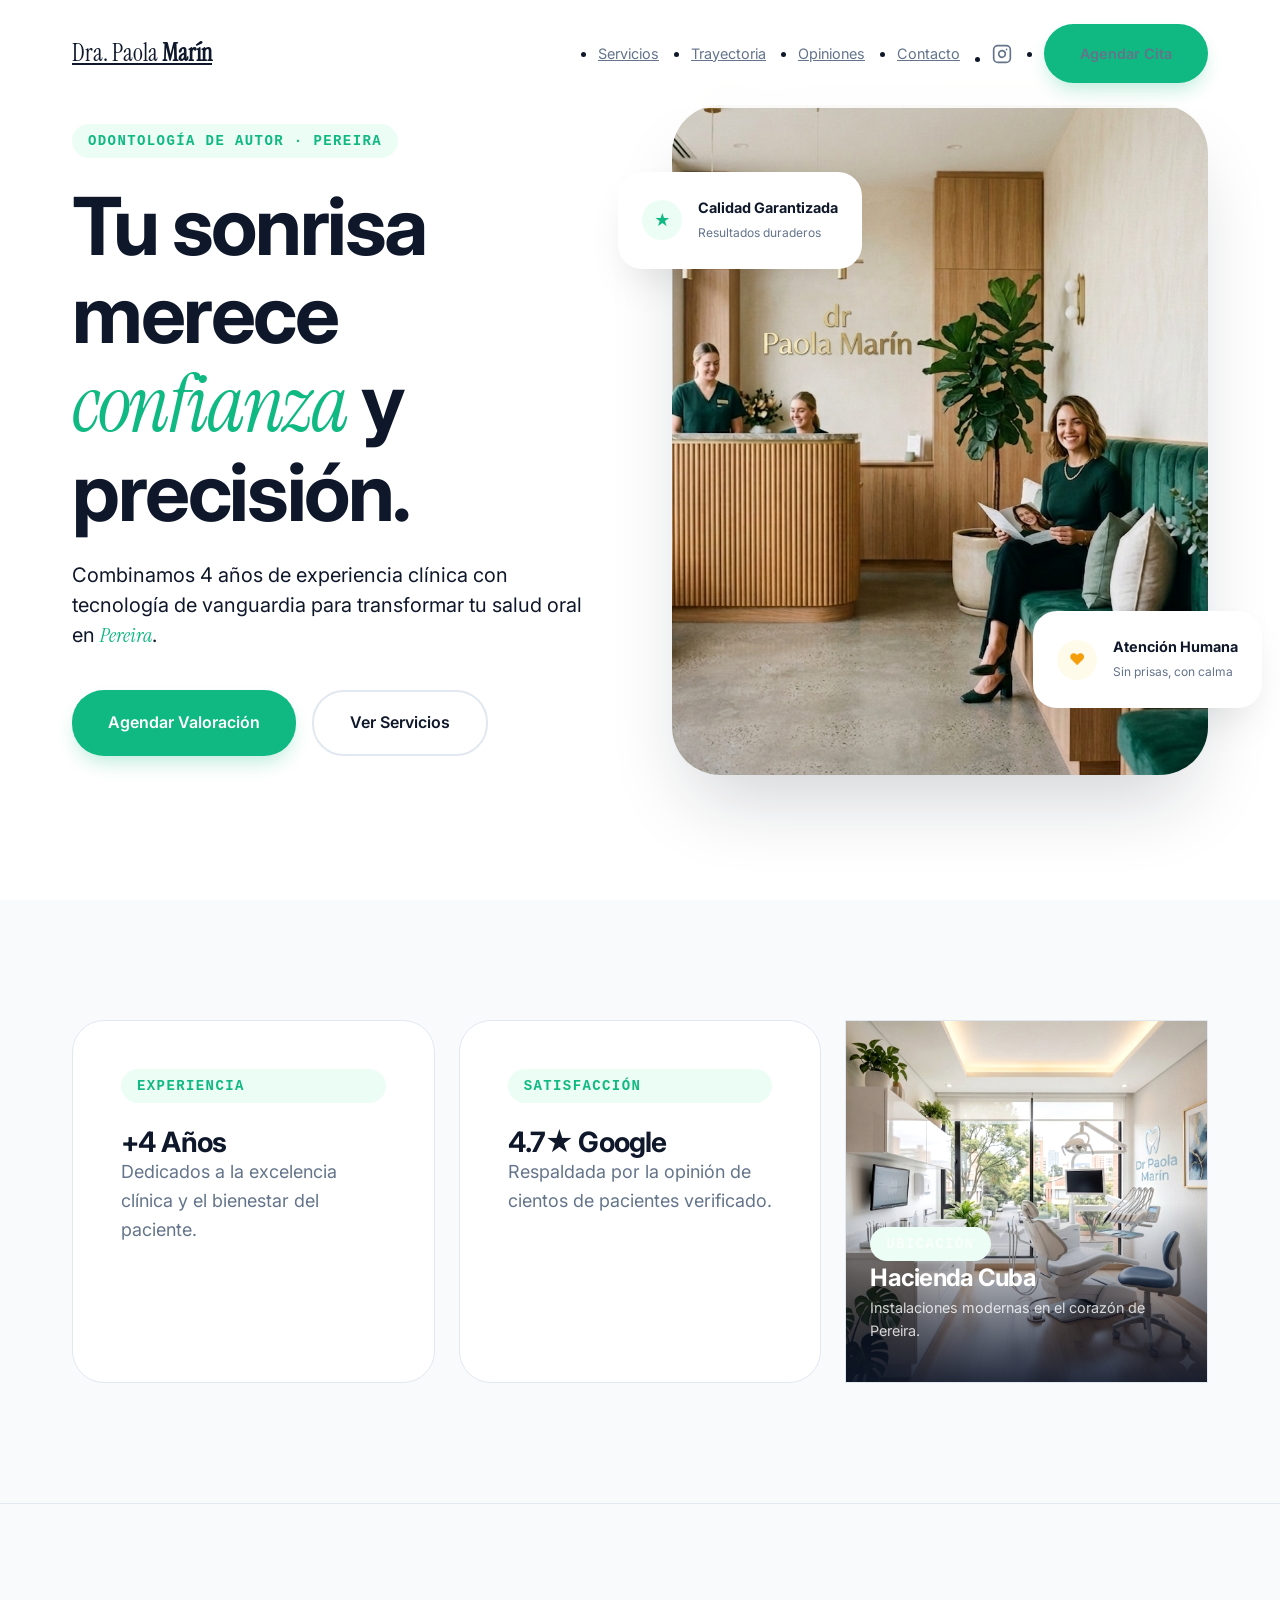
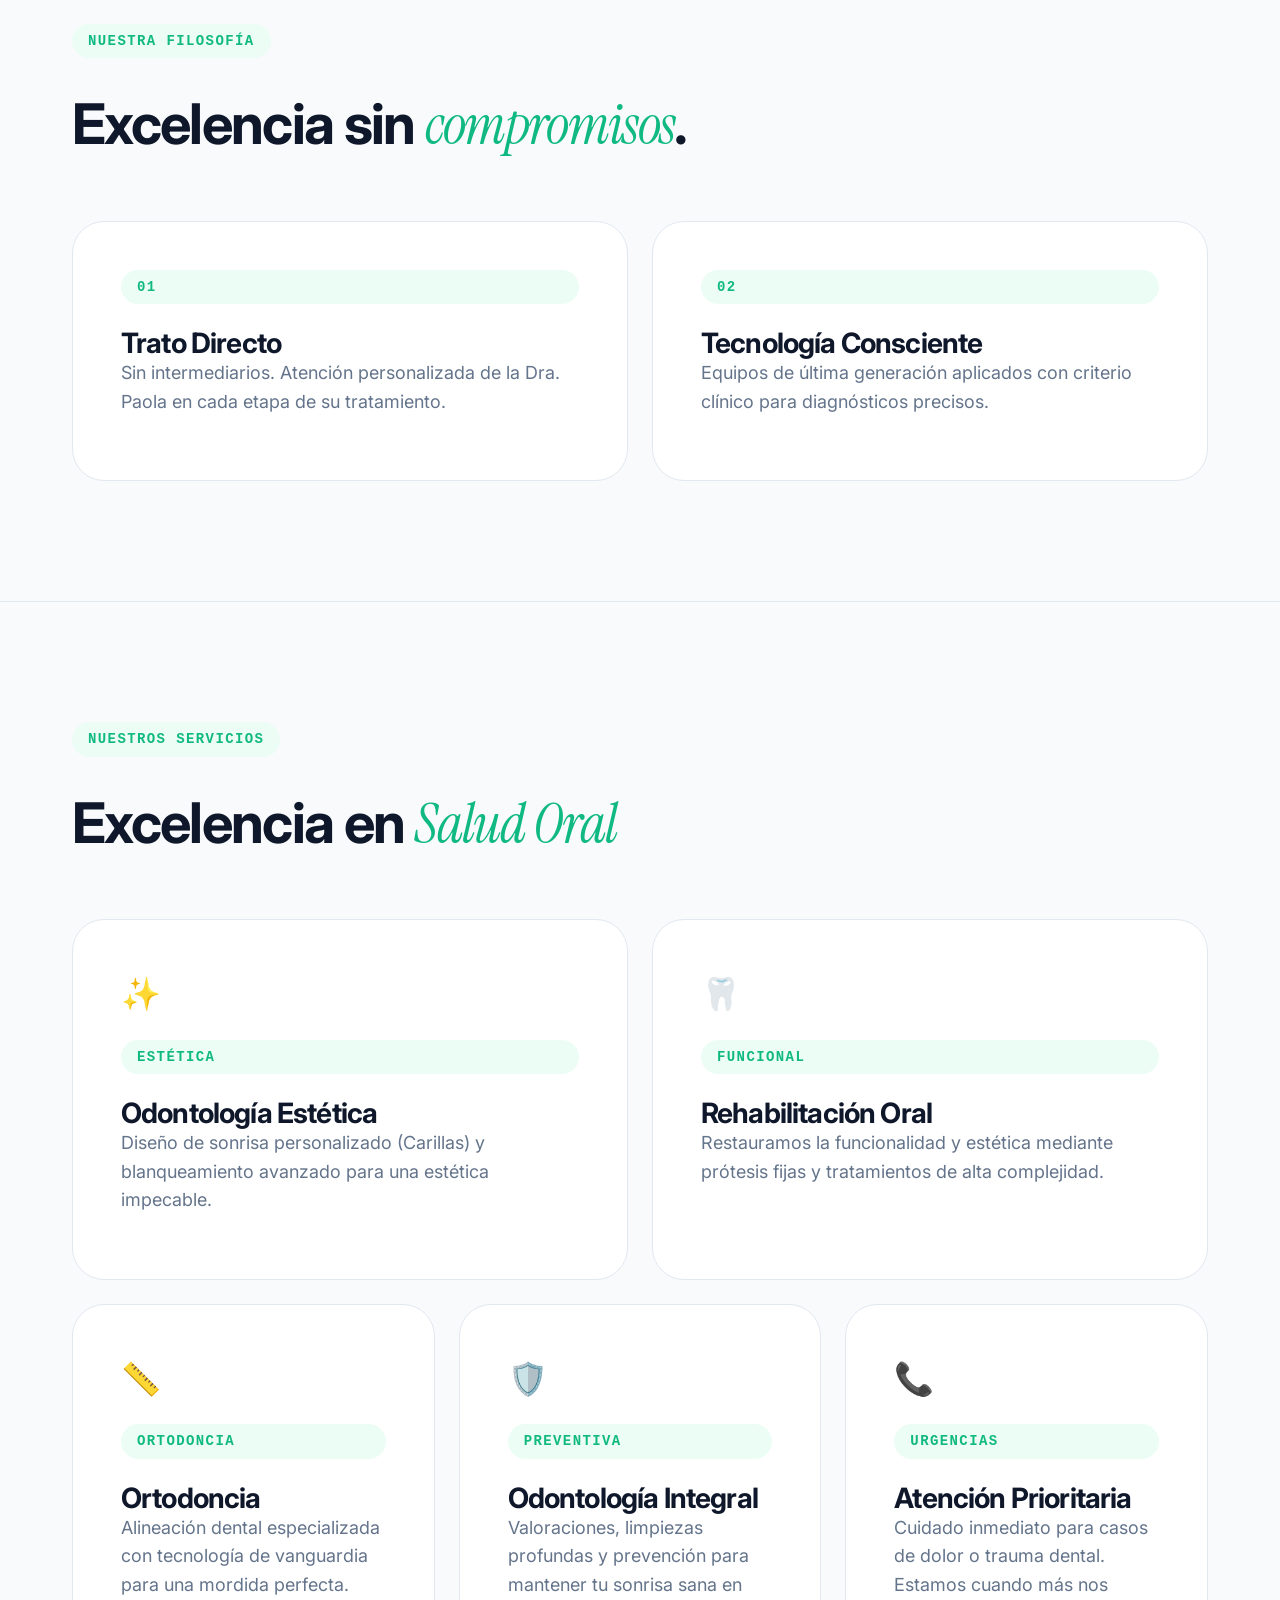
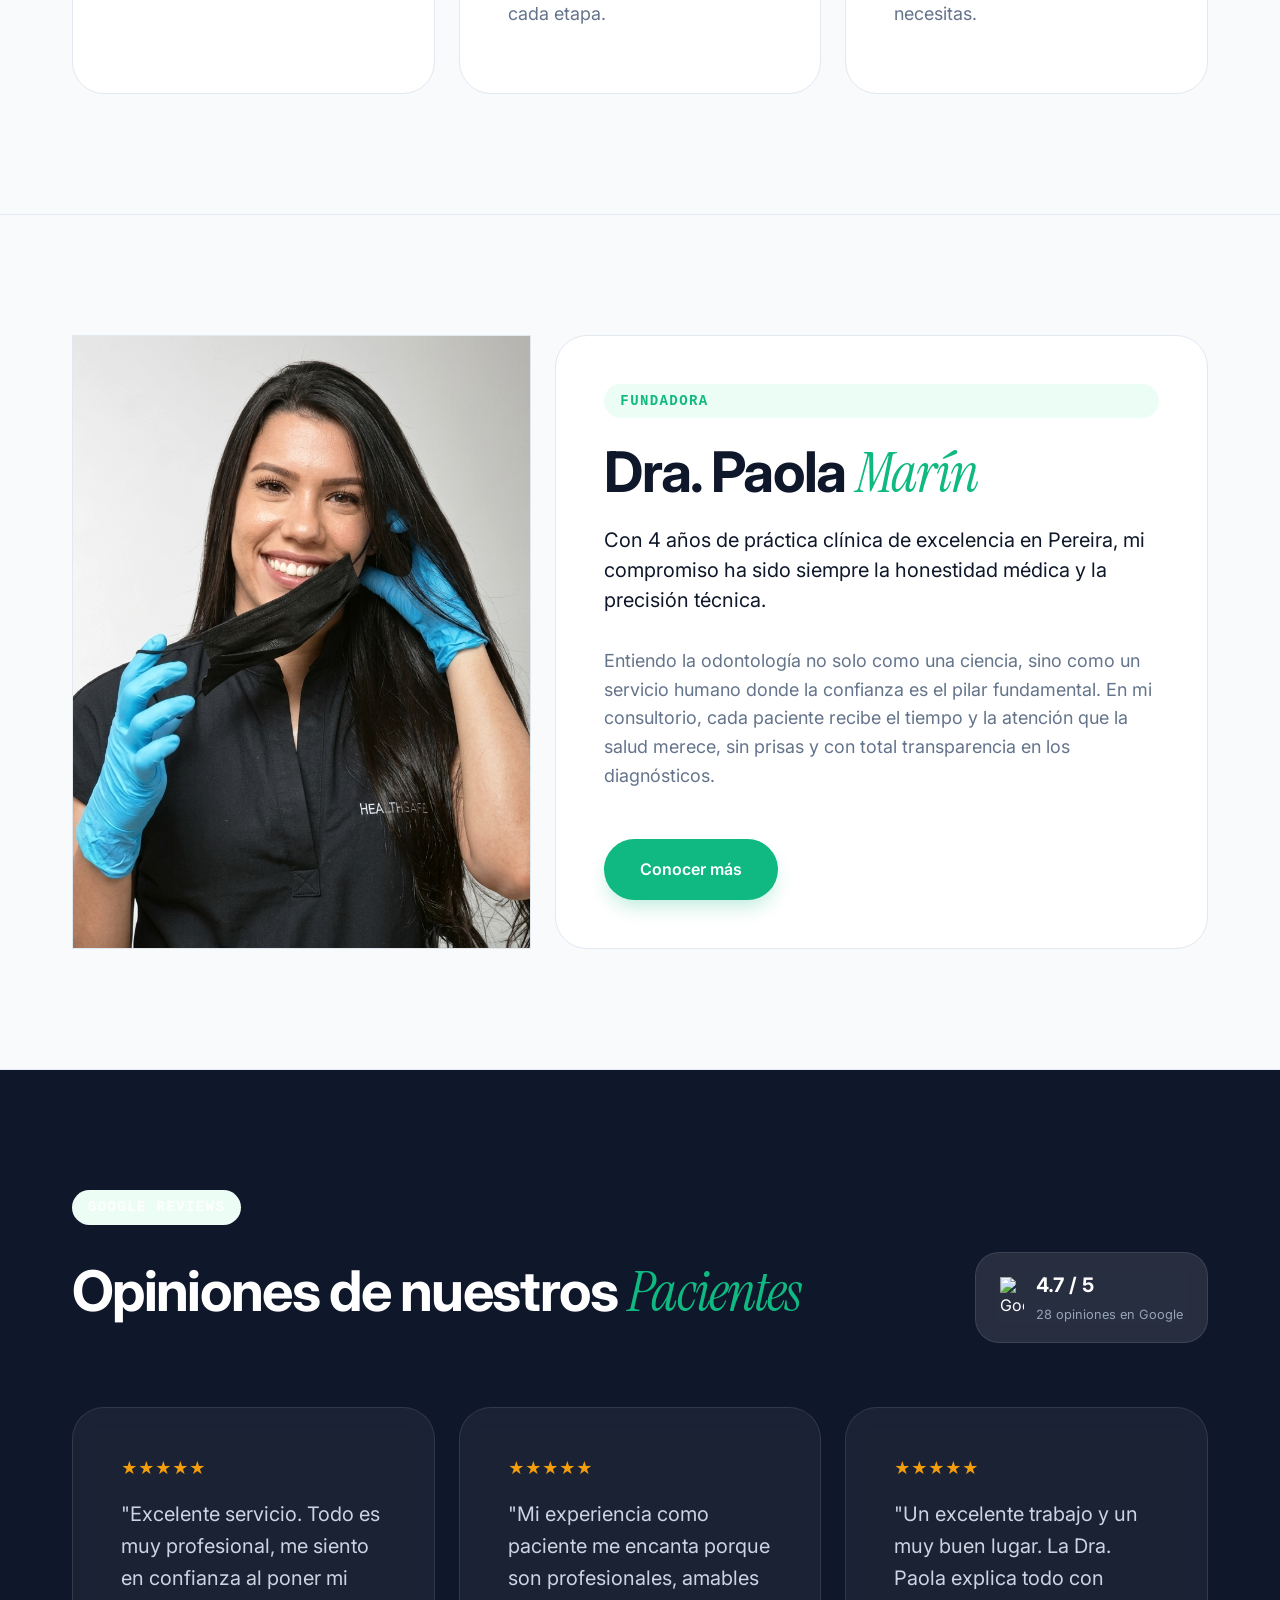
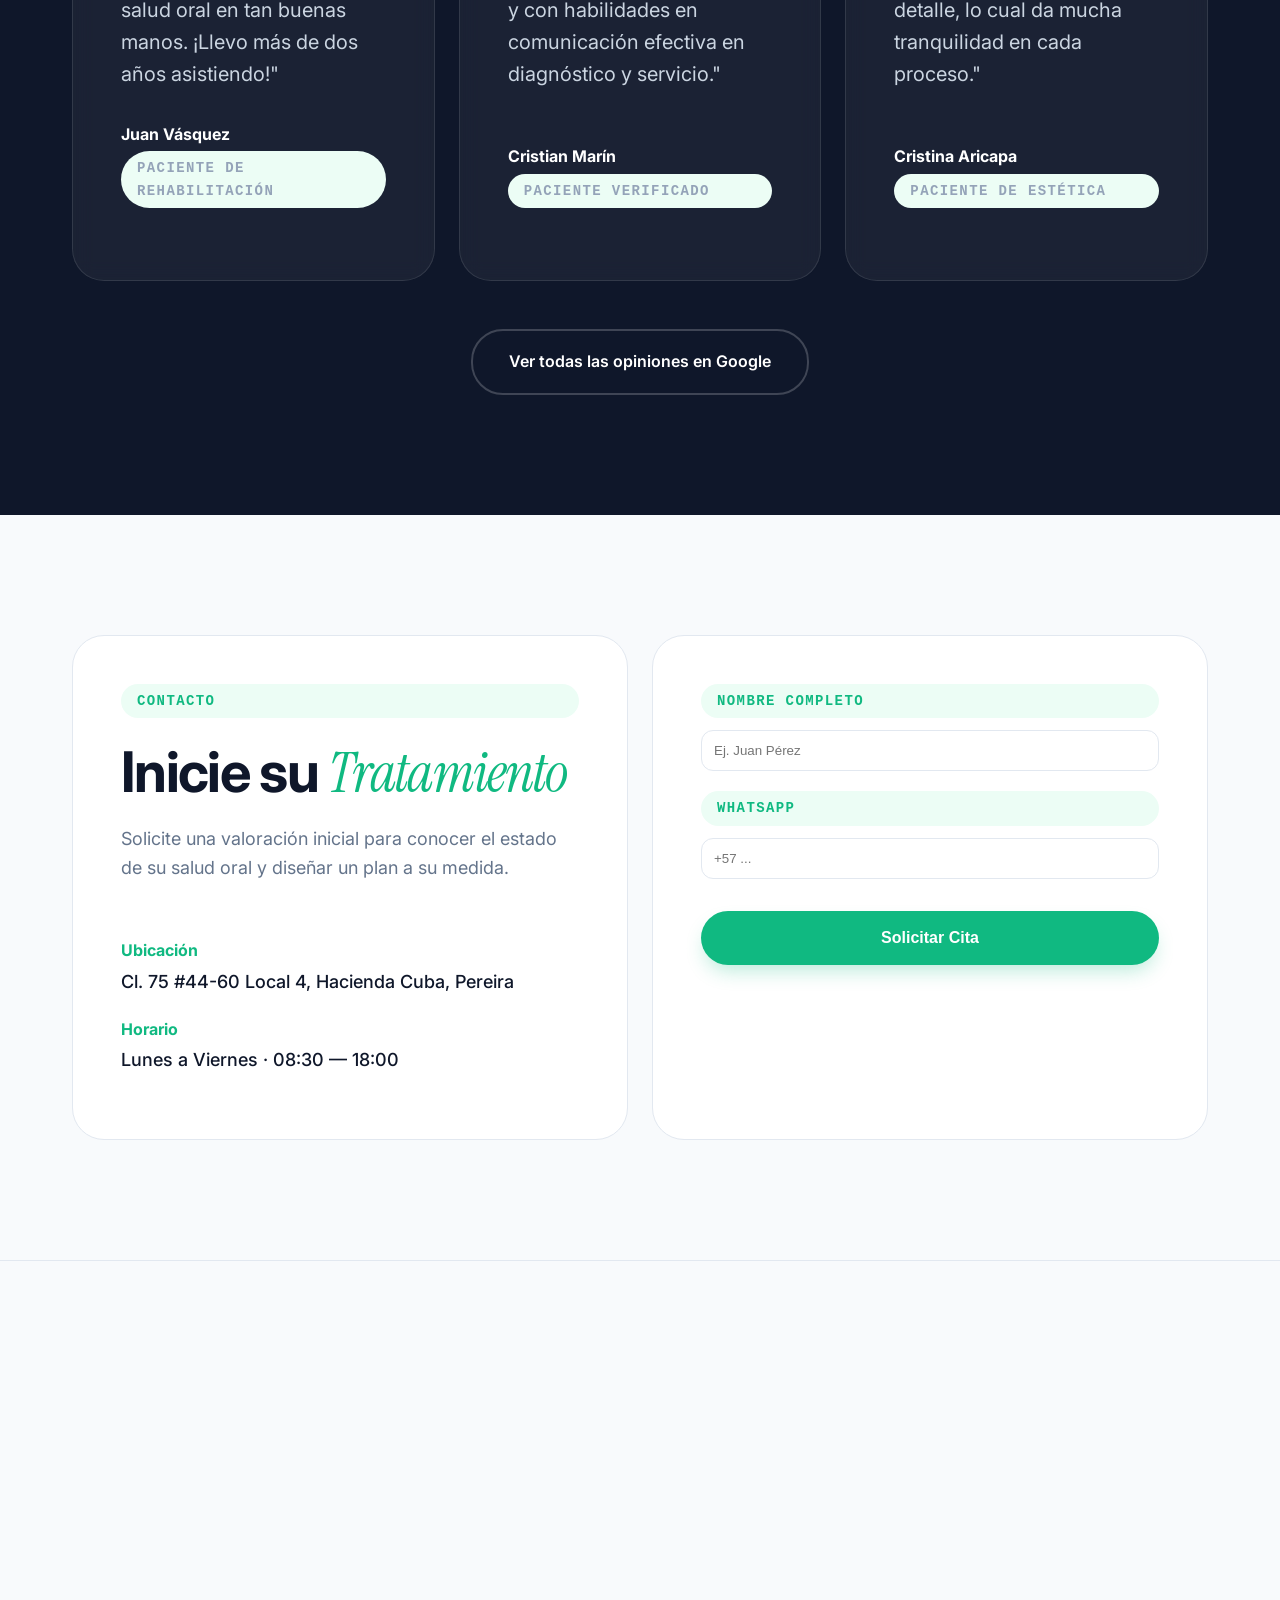
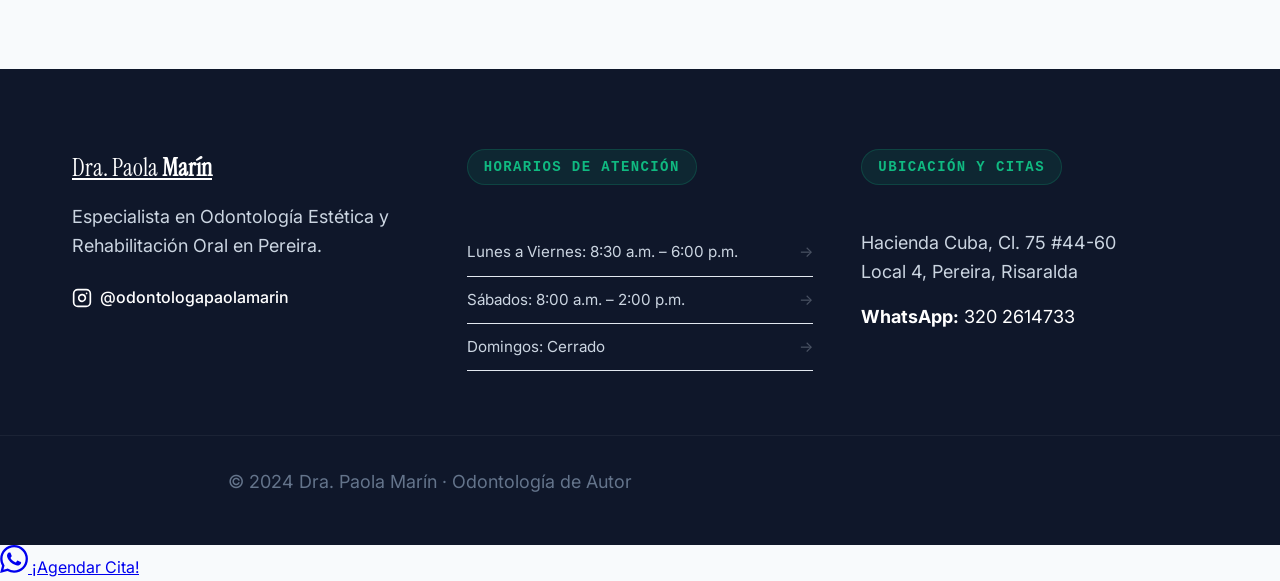
==== index.html @ 24f5aaf0 "UI Update: Integrated new clinical facilities image (clinica.jpg) into the Bento grid." ====
<!DOCTYPE html>
<html lang="es">

<head>
  <meta charset="UTF-8" />
  <meta name="viewport" content="width=device-width, initial-scale=1.0" />
  <title>Dra. Paola Marín | Odontóloga en Pereira – 4 Años de Experiencia</title>
  <meta name="description"
    content="Consultorio odontológico de la Dra. Paola Marín en Hacienda Cuba, Pereira. 4 años de experiencia en estética dental y rehabilitación. Agenda tu valoración hoy." />
  
  <!-- Open Graph / Facebook -->
  <meta property="og:type" content="website" />
  <meta property="og:url" content="https://odontologapaolamarin.com/" />
  <meta property="og:title" content="Dra. Paola Marín | Odontóloga en Pereira – 4 Años de Excelencia" />
  <meta property="og:description" content="Especialista en estética dental y rehabilitación oral en Pereira. Precisión clínica con calidez humana." />
  <meta property="og:image" content="assets/dental_hero.png" />

  <!-- Twitter -->
  <meta property="twitter:card" content="summary_large_image" />
  <meta property="twitter:title" content="Dra. Paola Marín | Odontóloga en Pereira" />
  <meta property="twitter:description" content="Especialista en estética dental y rehabilitación oral en Pereira." />
  <meta property="twitter:image" content="assets/dental_hero.png" />

  <link rel="preconnect" href="https://fonts.googleapis.com" />
  <link rel="preconnect" href="https://fonts.gstatic.com" crossorigin />
  <link href="https://fonts.googleapis.com/css2?family=Instrument+Serif:ital@0;1&family=Inter:wght@400;600;700;800&family=Outfit:wght@300;400;500;600&display=swap" rel="stylesheet" />
  <link rel="stylesheet" href="style.css" />

  <!-- JSON-LD Structured Data -->
  <script type="application/ld+json">
    {
      "@context": "https://schema.org",
      "@type": "Dentist",
      "name": "Dra. Paola Marín",
      "image": "https://odontologapaolamarin.com/assets/dr_paola_real.png",
      "@id": "https://odontologapaolamarin.com/",
      "url": "https://odontologapaolamarin.com/",
      "telephone": "+573202614733",
      "address": {
        "@type": "PostalAddress",
        "streetAddress": "Cl. 75 #44-60 Local 4, Hacienda Cuba",
        "addressLocality": "Pereira",
        "addressRegion": "Risaralda",
        "postalCode": "660001",
        "addressCountry": "CO"
      },
      "geo": {
        "@type": "GeoCoordinates",
        "latitude": 4.792083581700411,
        "longitude": -75.72758398291768
      },
      "openingHoursSpecification": {
        "@type": "OpeningHoursSpecification",
        "dayOfWeek": [
          "Monday",
          "Tuesday",
          "Wednesday",
          "Thursday",
          "Friday"
        ],
        "opens": "08:30",
        "closes": "18:00"
      },
      "sameAs": [
        "https://www.instagram.com/odontologapaolamarin/"
      ]
    }
  </script>
</head>

<body>

  <!-- NAVBAR -->
  <nav class="navbar" id="navbar">
    <div class="container nav-inner">
      <a href="#hero" class="logo">
        <span>Dra. Paola <strong>Marín</strong></span>
      </a>
      <ul class="nav-links" id="navLinks">
        <li><a href="#servicios">Servicios</a></li>
        <li><a href="#nosotros">Trayectoria</a></li>
        <li><a href="#testimonios">Opiniones</a></li>
        <li><a href="#contacto">Contacto</a></li>
        <li class="nav-social">
          <a href="https://www.instagram.com/odontologapaolamarin/" target="_blank" rel="noopener" aria-label="Instagram">
            <svg width="20" height="20" viewBox="0 0 24 24" fill="none" stroke="currentColor" stroke-width="2" stroke-linecap="round" stroke-linejoin="round"><rect x="2" y="2" width="20" height="20" rx="5" ry="5"></rect><path d="M16 11.37A4 4 0 1 1 12.63 8 4 4 0 0 1 16 11.37z"></path><line x1="17.5" y1="6.5" x2="17.51" y2="6.5"></line></svg>
          </a>
        </li>
        <li><a href="https://wa.me/573202614733" class="btn-primary"
            target="_blank" rel="noopener">Agendar Cita</a></li>
      </ul>
      <button class="hamburger" id="hamburger" aria-label="Menú">
        <span></span><span></span><span></span>
      </button>
    </div>
  </nav>

  <!-- HERO -->
  <section class="hero" id="hero">
    <div class="container hero-content">
      <div class="hero-main" data-reveal>
        <span class="hero-meta">Odontología de Autor · Pereira</span>
        <h1>Tu sonrisa merece <em>confianza</em> y precisión.</h1>
        <p class="lead">Combinamos 4 años de experiencia clínica con tecnología de vanguardia para transformar tu salud oral en <em>Pereira</em>.</p>
        <div class="hero-actions">
          <a href="https://wa.me/573202614733" class="btn-primary">
            Agendar Valoración
          </a>
          <a href="#servicios" class="btn-outline">
            Ver Servicios
          </a>
        </div>
      </div>
      <div class="hero-visual" data-reveal>
        <div class="floating-card top">
          <div class="icon-circle" style="background: var(--accent-green-soft); width: 40px; height: 40px; border-radius: 50%; display: flex; align-items: center; justify-content: center; color: var(--primary);">★</div>
          <div>
            <strong style="display: block; font-size: 0.9rem;">Calidad Garantizada</strong>
            <span style="font-size: 0.75rem; color: var(--text-muted);">Resultados duraderos</span>
          </div>
        </div>
        <div class="hero-img-container">
          <img src="assets/dental_hero.png" alt="Odontología de Excelencia">
        </div>
        <div class="floating-card bottom">
          <div class="icon-circle" style="background: #FFFBEB; width: 40px; height: 40px; border-radius: 50%; display: flex; align-items: center; justify-content: center; color: #F59E0B;">♥</div>
          <div>
            <strong style="display: block; font-size: 0.9rem;">Atención Humana</strong>
            <span style="font-size: 0.75rem; color: var(--text-muted);">Sin prisas, con calma</span>
          </div>
        </div>
      </div>
    </div>
  </section>

  <!-- STATS / ELEGANCE -->
  <section class="stats-section" id="autoridad">
    <div class="container">
      <div class="bento-grid">
        <div class="bento-card" style="grid-column: span 4;" data-reveal>
          <span class="hero-meta">Experiencia</span>
          <h3>+4 Años</h3>
          <p>Dedicados a la excelencia clínica y el bienestar del paciente.</p>
        </div>
        <div class="bento-card" style="grid-column: span 4;" data-reveal>
          <span class="hero-meta">Satisfacción</span>
          <h3>4.7★ Google</h3>
          <p>Respaldada por la opinión de cientos de pacientes verificado.</p>
        </div>
        <div class="bento-card img-wrap" style="grid-column: span 4; padding: 0; position: relative; min-height: 300px;" data-reveal>
          <img src="assets/clinica.jpg" alt="Consultorio Dra. Paola Marín" style="width: 100%; height: 100%; object-fit: cover; display: block;">
          <div style="position: absolute; bottom: 0; left: 0; right: 0; padding: 24px; background: linear-gradient(transparent, rgba(15, 23, 42, 0.9)); color: white;">
            <span class="hero-meta" style="color: rgba(255,255,255,0.7); margin-bottom: 4px;">Ubicación</span>
            <h3 style="color: white; margin: 0; font-size: 1.5rem;">Hacienda Cuba</h3>
            <p style="font-size: 0.9rem; margin-top: 4px; color: rgba(255,255,255,0.8);">Instalaciones modernas en el corazón de Pereira.</p>
          </div>
        </div>
      </div>
    </div>
  </section>

  <!-- PROMESA -->
  <section class="promise-section" id="confianza">
    <div class="container">
      <div class="section-header">
        <span class="hero-meta">Nuestra Filosofía</span>
        <h2>Excelencia sin <em>compromisos</em>.</h2>
      </div>
      <div class="bento-grid">
        <div class="bento-card" style="grid-column: span 6;" data-reveal>
          <span class="hero-meta">01</span>
          <h3>Trato Directo</h3>
          <p>Sin intermediarios. Atención personalizada de la Dra. Paola en cada etapa de su tratamiento.</p>
        </div>
        <div class="bento-card" style="grid-column: span 6;" data-reveal>
          <span class="hero-meta">02</span>
          <h3>Tecnología Consciente</h3>
          <p>Equipos de última generación aplicados con criterio clínico para diagnósticos precisos.</p>
        </div>
      </div>
    </div>
  </section>

  <!-- SERVICIOS -->
  <section class="servicios" id="servicios">
    <div class="container">
      <div class="section-header">
        <span class="hero-meta">Nuestros Servicios</span>
        <h2>Excelencia en <em>Salud Oral</em></h2>
      </div>
      <div class="bento-grid">
        <div class="bento-card" style="grid-column: span 6;" data-reveal>
          <div class="service-icon" style="font-size: 2rem; margin-bottom: 20px;">✨</div>
          <span class="hero-meta">Estética</span>
          <h3>Odontología Estética</h3>
          <p>Diseño de sonrisa personalizado (Carillas) y blanqueamiento avanzado para una estética impecable.</p>
        </div>
        <div class="bento-card" style="grid-column: span 6;" data-reveal>
          <div class="service-icon" style="font-size: 2rem; margin-bottom: 20px;">🦷</div>
          <span class="hero-meta">Funcional</span>
          <h3>Rehabilitación Oral</h3>
          <p>Restauramos la funcionalidad y estética mediante prótesis fijas y tratamientos de alta complejidad.</p>
        </div>
        <div class="bento-card" style="grid-column: span 4;" data-reveal>
          <div class="service-icon" style="font-size: 2rem; margin-bottom: 20px;">📏</div>
          <span class="hero-meta">Ortodoncia</span>
          <h3>Ortodoncia</h3>
          <p>Alineación dental especializada con tecnología de vanguardia para una mordida perfecta.</p>
        </div>
        <div class="bento-card" style="grid-column: span 4;" data-reveal>
          <div class="service-icon" style="font-size: 2rem; margin-bottom: 20px;">🛡️</div>
          <span class="hero-meta">Preventiva</span>
          <h3>Odontología Integral</h3>
          <p>Valoraciones, limpiezas profundas y prevención para mantener tu sonrisa sana en cada etapa.</p>
        </div>
        <div class="bento-card" style="grid-column: span 4;" data-reveal>
          <div class="service-icon" style="font-size: 2rem; margin-bottom: 20px;">📞</div>
          <span class="hero-meta">Urgencias</span>
          <h3>Atención Prioritaria</h3>
          <p>Cuidado inmediato para casos de dolor o trauma dental. Estamos cuando más nos necesitas.</p>
        </div>
      </div>
    </div>
  </section>

  <!-- TRAYECTORIA -->
  <section class="nosotros" id="nosotros">
    <div class="container">
      <div class="bento-grid">
        <div class="bento-card img-wrap" style="grid-column: span 5; padding: 0;" data-reveal>
          <img src="assets/dr_paola_real.png" alt="Dra. Paola Marín" style="width: 100%; height: 100%; object-fit: cover;">
        </div>
        <div class="bento-card" style="grid-column: span 7;" data-reveal>
          <span class="hero-meta">Fundadora</span>
          <h2>Dra. Paola <em>Marín</em></h2>
          <p class="lead">Con 4 años de práctica clínica de excelencia en Pereira, mi compromiso ha sido siempre la honestidad médica y la precisión técnica.</p>
          <p>Entiendo la odontología no solo como una ciencia, sino como un servicio humano donde la confianza es el pilar fundamental. En mi consultorio, cada paciente recibe el tiempo y la atención que la salud merece, sin prisas y con total transparencia en los diagnósticos.</p>
          <div class="hero-actions" style="margin-top: 32px;">
            <a href="https://wa.me/573202614733" class="btn-primary">Conocer más</a>
          </div>
        </div>
      </div>
    </div>
  </section>

  <!-- OPINIONES -->
  <section class="testimonios" id="testimonios">
    <div class="container">
      <div class="section-header" style="display: flex; justify-content: space-between; align-items: flex-end; flex-wrap: wrap; gap: 24px;">
        <div>
          <span class="hero-meta">Google Reviews</span>
          <h2>Opiniones de nuestros <em>Pacientes</em></h2>
        </div>
        <div class="google-badge" style="background: rgba(255,255,255,0.1); padding: 16px 24px; border-radius: var(--radius-md); backdrop-filter: blur(10px); border: 1px solid rgba(255,255,255,0.1);">
          <div style="display: flex; align-items: center; gap: 12px;">
            <img src='https://upload.wikimedia.org/wikipedia/commons/c/c1/Google_"G"_logo.svg' alt="Google" width="24">
            <div>
              <strong style="font-size: 1.25rem; display: block;">4.7 / 5</strong>
              <span style="font-size: 0.8rem; color: #94A3B8;">28 opiniones en Google</span>
            </div>
          </div>
        </div>
      </div>
      <div class="bento-grid">
        <div class="bento-card" style="grid-column: span 4;" data-reveal>
          <div style="color: #F59E0B; margin-bottom: 16px;">★★★★★</div>
          <p class="testimonio-text">"Excelente servicio. Todo es muy profesional, me siento en confianza al poner mi salud oral en tan buenas manos. ¡Llevo más de dos años asistiendo!"</p>
          <div class="testimonio-footer">
            <strong>Juan Vásquez</strong>
            <span class="hero-meta" style="color: #94A3B8;">Paciente de Rehabilitación</span>
          </div>
        </div>
        <div class="bento-card" style="grid-column: span 4;" data-reveal>
          <div style="color: #F59E0B; margin-bottom: 16px;">★★★★★</div>
          <p class="testimonio-text">"Mi experiencia como paciente me encanta porque son profesionales, amables y con habilidades en comunicación efectiva en diagnóstico y servicio."</p>
          <div class="testimonio-footer">
            <strong>Cristian Marín</strong>
            <span class="hero-meta" style="color: #94A3B8;">Paciente Verificado</span>
          </div>
        </div>
        <div class="bento-card" style="grid-column: span 4;" data-reveal>
          <div style="color: #F59E0B; margin-bottom: 16px;">★★★★★</div>
          <p class="testimonio-text">"Un excelente trabajo y un muy buen lugar. La Dra. Paola explica todo con detalle, lo cual da mucha tranquilidad en cada proceso."</p>
          <div class="testimonio-footer">
            <strong>Cristina Aricapa</strong>
            <span class="hero-meta" style="color: #94A3B8;">Paciente de Estética</span>
          </div>
        </div>
      </div>
      <div style="text-align: center; margin-top: 48px;">
        <a href="https://search.google.com/local/writereview?placeid=ChIJT4M3Y8C_G44R_A-e72R0kHw" class="btn-outline" style="color: white; border-color: rgba(255,255,255,0.2);" target="_blank" rel="noopener">
          Ver todas las opiniones en Google
        </a>
      </div>
    </div>
  </section>

  <!-- CONTACTO -->
  <section class="contacto-seccion" id="contacto">
    <div class="container">
      <div class="bento-grid">
        <div class="bento-card" style="grid-column: span 6;" data-reveal>
          <span class="hero-meta">Contacto</span>
          <h2>Inicie su <em>Tratamiento</em></h2>
          <p>Solicite una valoración inicial para conocer el estado de su salud oral y diseñar un plan a su medida.</p>
          <div class="contact-details" style="margin-top: 40px;">
            <div class="info-item">
              <strong>Ubicación</strong>
              <p>Cl. 75 #44-60 Local 4, Hacienda Cuba, Pereira</p>
            </div>
            <div class="info-item" style="margin-top: 20px;">
              <strong>Horario</strong>
              <p>Lunes a Viernes · 08:30 — 18:00</p>
            </div>
          </div>
        </div>
        <div class="bento-card" style="grid-column: span 6;" data-reveal>
          <form class="cita-form" id="leadForm">
            <div class="form-group">
              <label for="nombre" class="hero-meta">Nombre Completo</label>
              <input type="text" id="nombre" name="nombre" placeholder="Ej. Juan Pérez" required style="width: 100%; padding: 12px; border: 1px solid var(--border); border-radius: var(--radius-sm); margin-top: 8px;">
            </div>
            <div class="form-group" style="margin-top: 20px;">
              <label for="whatsapp" class="hero-meta">WhatsApp</label>
              <input type="tel" id="whatsapp" name="whatsapp" placeholder="+57 ..." required style="width: 100%; padding: 12px; border: 1px solid var(--border); border-radius: var(--radius-sm); margin-top: 8px;">
            </div>
            <button type="submit" class="btn-primary" style="width: 100%; margin-top: 32px; justify-content: center;">
              Solicitar Cita
            </button>
          </form>
        </div>
      </div>
    </div>
  </section>

  <!-- MAPA -->
  <section class="map-section" style="padding: 0; border-bottom: none;">
    <iframe title="Ubicación"
      src="https://maps.google.com/maps?q=4.792083581700411,-75.72758398291768&z=15&output=embed"
      style="width: 100%; height: 400px; border: 0; filter: grayscale(1) contrast(1.2) opacity(0.8);"
      allowfullscreen="" loading="lazy">
    </iframe>
  </section>

  <!-- FOOTER -->
  <footer class="footer">
    <div class="container footer-inner">
      <div class="footer-brand">
        <a href="#hero" class="logo">
          <span>Dra. Paola <strong>Marín</strong></span>
        </a>
        <p style="margin-top: 16px;">Especialista en Odontología Estética y Rehabilitación Oral en Pereira.</p>
        <div class="footer-social" style="margin-top: 24px;">
          <a href="https://www.instagram.com/odontologapaolamarin/" target="_blank" rel="noopener">
            <svg width="20" height="20" viewBox="0 0 24 24" fill="none" stroke="currentColor" stroke-width="2" stroke-linecap="round" stroke-linejoin="round"><rect x="2" y="2" width="20" height="20" rx="5" ry="5"></rect><path d="M16 11.37A4 4 0 1 1 12.63 8 4 4 0 0 1 16 11.37z"></path><line x1="17.5" y1="6.5" x2="17.51" y2="6.5"></line></svg>
            <span>@odontologapaolamarin</span>
          </a>
        </div>
      </div>
      <div class="footer-hours">
        <span class="hero-meta">Horarios de Atención</span>
        <ul class="clean-list" style="margin-top: 20px; line-height: 2;">
          <li>Lunes a Viernes: 8:30 a.m. – 6:00 p.m.</li>
          <li>Sábados: 8:00 a.m. – 2:00 p.m.</li>
          <li>Domingos: Cerrado</li>
        </ul>
      </div>
      <div class="footer-contact">
        <span class="hero-meta">Ubicación y Citas</span>
        <div style="margin-top: 20px;">
          <p>Hacienda Cuba, Cl. 75 #44-60<br>Local 4, Pereira, Risaralda</p>
          <p style="margin-top: 16px; color: white;"><strong>WhatsApp:</strong> 320 2614733</p>
        </div>
      </div>
    </div>
    <div class="footer-bottom">
      <div class="container">
        <p>© 2024 Dra. Paola Marín · Odontología de Autor</p>
      </div>
    </div>
  </footer>

  <!-- WHATSAPP FLOTANTE -->
  <a href="https://wa.me/573202614733?text=Hola,%20quiero%20agendar%20una%20cita" class="wa-float" target="_blank"
    rel="noopener" id="wa-float" aria-label="Contactar por WhatsApp">
    <svg viewBox="0 0 24 24" fill="currentColor" width="28" height="28">
      <path
        d="M17.472 14.382c-.297-.149-1.758-.867-2.03-.967-.273-.099-.471-.148-.67.15-.197.297-.767.966-.94 1.164-.173.199-.347.223-.644.075-.297-.15-1.255-.463-2.39-1.475-.883-.788-1.48-1.761-1.653-2.059-.173-.297-.018-.458.13-.606.134-.133.298-.347.446-.52.149-.174.198-.298.298-.497.099-.198.05-.371-.025-.52-.075-.149-.669-1.612-.916-2.207-.242-.579-.487-.5-.669-.51-.173-.008-.371-.01-.57-.01-.198 0-.52.074-.792.372-.272.297-1.04 1.016-1.04 2.479 0 1.462 1.065 2.875 1.213 3.074.149.198 2.096 3.2 5.077 4.487.709.306 1.262.489 1.694.625.712.227 1.36.195 1.871.118.571-.085 1.758-.719 2.006-1.413.248-.694.248-1.289.173-1.413-.074-.124-.272-.198-.57-.347m-5.421 7.403h-.004a9.87 9.87 0 01-5.031-1.378l-.361-.214-3.741.982.998-3.648-.235-.374a9.86 9.86 0 01-1.51-5.26c.001-5.45 4.436-9.884 9.888-9.884 2.64 0 5.122 1.03 6.988 2.898a9.825 9.825 0 012.893 6.994c-.003 5.45-4.437 9.884-9.885 9.884m8.413-18.297A11.815 11.815 0 0012.05 0C5.495 0 .16 5.335.157 11.892c0 2.096.547 4.142 1.588 5.945L.057 24l6.305-1.654a11.882 11.882 0 005.683 1.448h.005c6.554 0 11.89-5.335 11.893-11.893a11.821 11.821 0 00-3.48-8.413Z" />
    </svg>
    <span class="wa-tooltip">¡Agendar Cita!</span>
  </a>

  <script src="script.js"></script>
</body>

</html>
---- style.css ----
/* ===== DESIGN TOKENS (Premium Utilitarian Minimalism) ===== */
:root {
  /* Colors - Sonrisa & Confianza Palette */
  --primary: #10B981;        /* Emerald Green */
  --primary-dark: #059669;
  --secondary: #0F172A;      /* Navy/Slate */
  --secondary-muted: #1E293B;
  --canvas: #F8FAFC;         /* Light Slate Bg */
  --surface: #FFFFFF;
  --text: #0F172A;
  --text-muted: #64748B;
  --border: #E2E8F0;
  
  /* Accents */
  --accent-green-soft: #ECFDF5;
  
  /* Typography */
  --font-serif: 'Instrument Serif', serif;
  --font-sans: 'Inter', 'Outfit', sans-serif;
  --font-mono: 'Geist Mono', monospace;
  
  /* Layout */
  --max-width: 1200px;
  --radius-xl: 48px;         /* Extreme rounded corners */
  --radius-lg: 32px;
  --radius-md: 24px;
  --radius-sm: 12px;
  
  /* Motion */
  --transition: all 0.5s cubic-bezier(0.16, 1, 0.3, 1);
  --hover-lift: translateY(-4px);
}

/* ===== RESET & BASE ===== */
*, *::before, *::after { box-sizing: border-box; margin: 0; padding: 0; }
html { scroll-behavior: smooth; }
body { 
  font-family: var(--font-sans); 
  color: var(--text); 
  background: var(--canvas); 
  line-height: 1.6; 
  -webkit-font-smoothing: antialiased;
}

section { padding: 120px 0; border-bottom: 1px solid var(--border); }
.container { max-width: var(--max-width); margin: 0 auto; padding: 0 32px; }

/* ===== TYPOGRAPHY ===== */
h1, h2, h3 { 
  font-family: var(--font-sans); 
  font-weight: 700; 
  line-height: 1.1; 
  letter-spacing: -0.03em; 
}

h1 { font-size: clamp(3.5rem, 8vw, 5rem); margin-bottom: 24px; color: var(--secondary); }
h2 { font-size: clamp(2.5rem, 5vw, 3.5rem); margin-bottom: 20px; color: var(--secondary); }
h3 { font-size: 1.75rem; color: var(--secondary); }

p { font-size: 1.125rem; color: var(--text-muted); max-width: 65ch; margin-bottom: 16px; }
.lead { font-size: 1.25rem; color: var(--text); margin-bottom: 32px; line-height: 1.5; font-weight: 400; }
em { font-family: var(--font-serif); font-style: italic; color: var(--primary); font-weight: 400; }

.section-header { margin-bottom: 64px; }
.section-header h2 { margin-top: 12px; }

.clean-list { list-style: none; margin-top: 24px; }
.clean-list li { 
  font-size: 0.95rem; 
  color: var(--text); 
  padding: 8px 0; 
  border-bottom: 1px solid var(--border);
  display: flex;
  justify-content: space-between;
}
.clean-list li::after { content: '→'; opacity: 0.3; }

/* ===== COMPONENTS ===== */
.btn-primary { 
  display: inline-flex; 
  align-items: center; 
  background: var(--primary); 
  color: #FFFFFF; 
  padding: 18px 36px; 
  border-radius: var(--radius-lg); 
  font-weight: 600; 
  font-size: 1rem; 
  transition: var(--transition);
  border: none;
  cursor: pointer;
  text-decoration: none;
  box-shadow: 0 10px 20px -5px rgba(16, 185, 129, 0.3);
}
.btn-primary:hover { 
  background: var(--primary-dark); 
  transform: translateY(-2px); 
  box-shadow: 0 15px 30px -5px rgba(16, 185, 129, 0.4);
}

.btn-outline {
  display: inline-flex; 
  align-items: center; 
  background: transparent; 
  color: var(--secondary); 
  padding: 18px 36px; 
  border-radius: var(--radius-lg); 
  font-weight: 600; 
  font-size: 1rem; 
  transition: var(--transition);
  border: 2px solid var(--border);
  cursor: pointer;
  text-decoration: none;
}
.btn-outline:hover {
  background: var(--surface);
  border-color: var(--secondary);
}

.badge { 
  display: inline-block; 
  padding: 4px 12px; 
  border-radius: 9999px; 
  font-size: 0.75rem; 
  font-weight: 600; 
  text-transform: uppercase; 
  letter-spacing: 0.05em;
  margin-bottom: 16px;
}

/* ===== BENTO GRID ===== */
.bento-grid { 
  display: grid; 
  grid-template-columns: repeat(12, 1fr); 
  gap: 24px; 
}
.bento-card { 
  background: var(--surface); 
  border: 1px solid var(--border); 
  border-radius: var(--radius-lg); 
  padding: 48px; 
  transition: var(--transition);
  display: flex;
  flex-direction: column;
}
.bento-card:hover { 
  border-color: var(--primary); 
  transform: var(--hover-lift); 
  box-shadow: 0 20px 40px -20px rgba(15, 23, 42, 0.1);
}

.testimonios { background: var(--secondary); color: var(--surface); border-bottom: none; }
.testimonios .section-header h2, 
.testimonios .section-header .hero-meta { color: var(--surface); }

.testimonios .bento-card {
  background: rgba(255, 255, 255, 0.05);
  border-color: rgba(255, 255, 255, 0.1);
  backdrop-filter: blur(10px);
}
.testimonios .bento-card p { color: #CBD5E1; }
.testimonios .bento-card strong { color: #FFFFFF; }

.testimonio-text { font-size: 1.25rem; font-style: normal; color: var(--surface); margin-bottom: 32px; line-height: 1.6; }
.testimonio-footer { margin-top: auto; display: flex; flex-direction: column; gap: 4px; }

/* ===== FORMS ===== */
.cita-form input:focus { outline: none; border-color: var(--text) !important; }
.form-group label { display: block; margin-bottom: 4px; }
.info-item strong { display: block; margin-bottom: 4px; color: var(--primary); }
.info-item p { color: var(--text); font-weight: 500; }

/* ===== FOOTER ===== */
/* ===== FOOTER ===== */
.footer { background: var(--secondary); padding: 80px 0 0; color: #FFFFFF; }
.footer-inner { display: grid; grid-template-columns: repeat(auto-fit, minmax(250px, 1fr)); gap: 48px; padding-bottom: 64px; }
.footer-brand .logo { color: #FFFFFF; }
.footer-brand p { color: #CBD5E1; }
.footer-links a, .footer-social a { color: #FFFFFF; text-decoration: none; transition: var(--transition); display: flex; align-items: center; gap: 8px; font-weight: 500; }
.footer-links a:hover, .footer-social a:hover { color: var(--primary); }
.footer-hours ul li, .footer-contact p { color: #CBD5E1; }
.footer-bottom { border-top: 1px solid rgba(255,255,255,0.05); padding: 32px 0; font-size: 0.85rem; color: #94A3B8; text-align: center; }
.footer .hero-meta { background: rgba(16, 185, 129, 0.1); color: var(--primary); border: 1px solid rgba(16, 185, 129, 0.2); font-weight: 700; }

/* ===== NAVBAR ===== */
.navbar { 
  position: fixed; 
  top: 0; left: 0; right: 0; 
  z-index: 1000; 
  padding: 24px 0; 
  transition: var(--transition);
  background: rgba(255, 255, 255, 0.8);
  backdrop-filter: blur(20px);
  border-bottom: 1px solid transparent;
}
.navbar.scrolled { padding: 16px 0; border-bottom-color: var(--border); background: rgba(255, 255, 255, 0.95); }
.nav-inner { display: flex; align-items: center; justify-content: space-between; }
.logo { font-family: var(--font-serif); font-size: 1.5rem; color: var(--text); }
.nav-links { display: flex; align-items: center; gap: 32px; }
.nav-links a { font-size: 0.9rem; color: var(--text-muted); transition: var(--transition); }
.nav-links a:hover { color: var(--text); }
.nav-social a { color: var(--text-muted); display: flex; align-items: center; transition: var(--transition); }
.nav-social a:hover { color: var(--primary); transform: translateY(-2px); }

/* ===== HERO ===== */
.hero { min-height: 100vh; display: flex; align-items: center; padding-top: 100px; border-bottom: none; background: #FFFFFF; }
.hero-content { display: grid; grid-template-columns: 1fr 1fr; gap: 64px; align-items: center; max-width: var(--max-width); }
.hero-main { position: relative; z-index: 2; }
.hero-meta { font-family: var(--font-mono); font-size: 0.875rem; color: var(--primary); font-weight: 600; margin-bottom: 24px; text-transform: uppercase; letter-spacing: 0.1em; background: var(--accent-green-soft); padding: 6px 16px; border-radius: 99px; display: inline-block; }

.hero-visual { position: relative; }
.hero-img-container { 
  border-radius: var(--radius-xl); 
  overflow: hidden; 
  aspect-ratio: 4/5;
  box-shadow: 0 40px 80px -20px rgba(15, 23, 42, 0.2);
}
.hero-img-container img { width: 100%; height: 100%; object-fit: cover; }

.floating-card {
  position: absolute;
  background: var(--surface);
  padding: 24px;
  border-radius: var(--radius-md);
  box-shadow: 0 20px 40px -10px rgba(0,0,0,0.1);
  display: flex;
  align-items: center;
  gap: 16px;
  z-index: 3;
  animation: float 6s ease-in-out infinite;
}
.floating-card.top { top: 10%; left: -10%; }
.floating-card.bottom { bottom: 10%; right: -10%; animation-delay: 3s; }

@keyframes float {
  0%, 100% { transform: translateY(0); }
  50% { transform: translateY(-20px); }
}

.hero-actions { display: flex; gap: 16px; margin-top: 40px; }

/* ===== IMAGES ===== */
.img-wrap { border-radius: var(--radius); overflow: hidden; border: 1px solid var(--border); }
.img-wrap img { width: 100%; height: 100%; object-fit: cover; filter: grayscale(0.2) contrast(1.1); }

/* ===== HAMBURGER ===== */
.hamburger { 
  display: none; 
  flex-direction: column; 
  gap: 6px; 
  background: none; 
  border: none; 
  cursor: pointer; 
  padding: 4px;
}
.hamburger span { 
  display: block; 
  width: 24px; 
  height: 1px; 
  background: var(--text); 
  transition: var(--transition); 
}
.hamburger.active span:nth-child(1) { transform: translateY(7px) rotate(45deg); }
.hamburger.active span:nth-child(2) { opacity: 0; }
.hamburger.active span:nth-child(3) { transform: translateY(-7px) rotate(-45deg); }

/* ===== RESPONSIVE ===== */
/* ===== ANIMATIONS ===== */
[data-reveal] { opacity: 0; transform: translateY(20px); transition: var(--transition); }
[data-reveal].revealed { opacity: 1; transform: translateY(0); }

@media (max-width: 1024px) {
  .hero-content { grid-template-columns: 1fr; gap: 48px; text-align: center; }
  .hero-actions { justify-content: center; }
  .hero-visual { max-width: 500px; margin: 0 auto; }
}

@media (max-width: 768px) {
  section { padding: 80px 0; }
  .bento-grid { grid-template-columns: 1fr; }
  .nav-links { 
    display: none; 
    position: fixed; 
    top: 0; left: 0; right: 0; bottom: 0; 
    background: var(--canvas); 
    flex-direction: column; 
    justify-content: center; 
    padding: 40px; 
    z-index: 2000;
  }
  .nav-links.open { display: flex; }
  .hamburger { display: flex; z-index: 2001; }
  .footer-inner { flex-direction: column; gap: 40px; }
  .bento-card { grid-column: span 12 !important; padding: 32px; }
  .floating-card { display: none; }
}
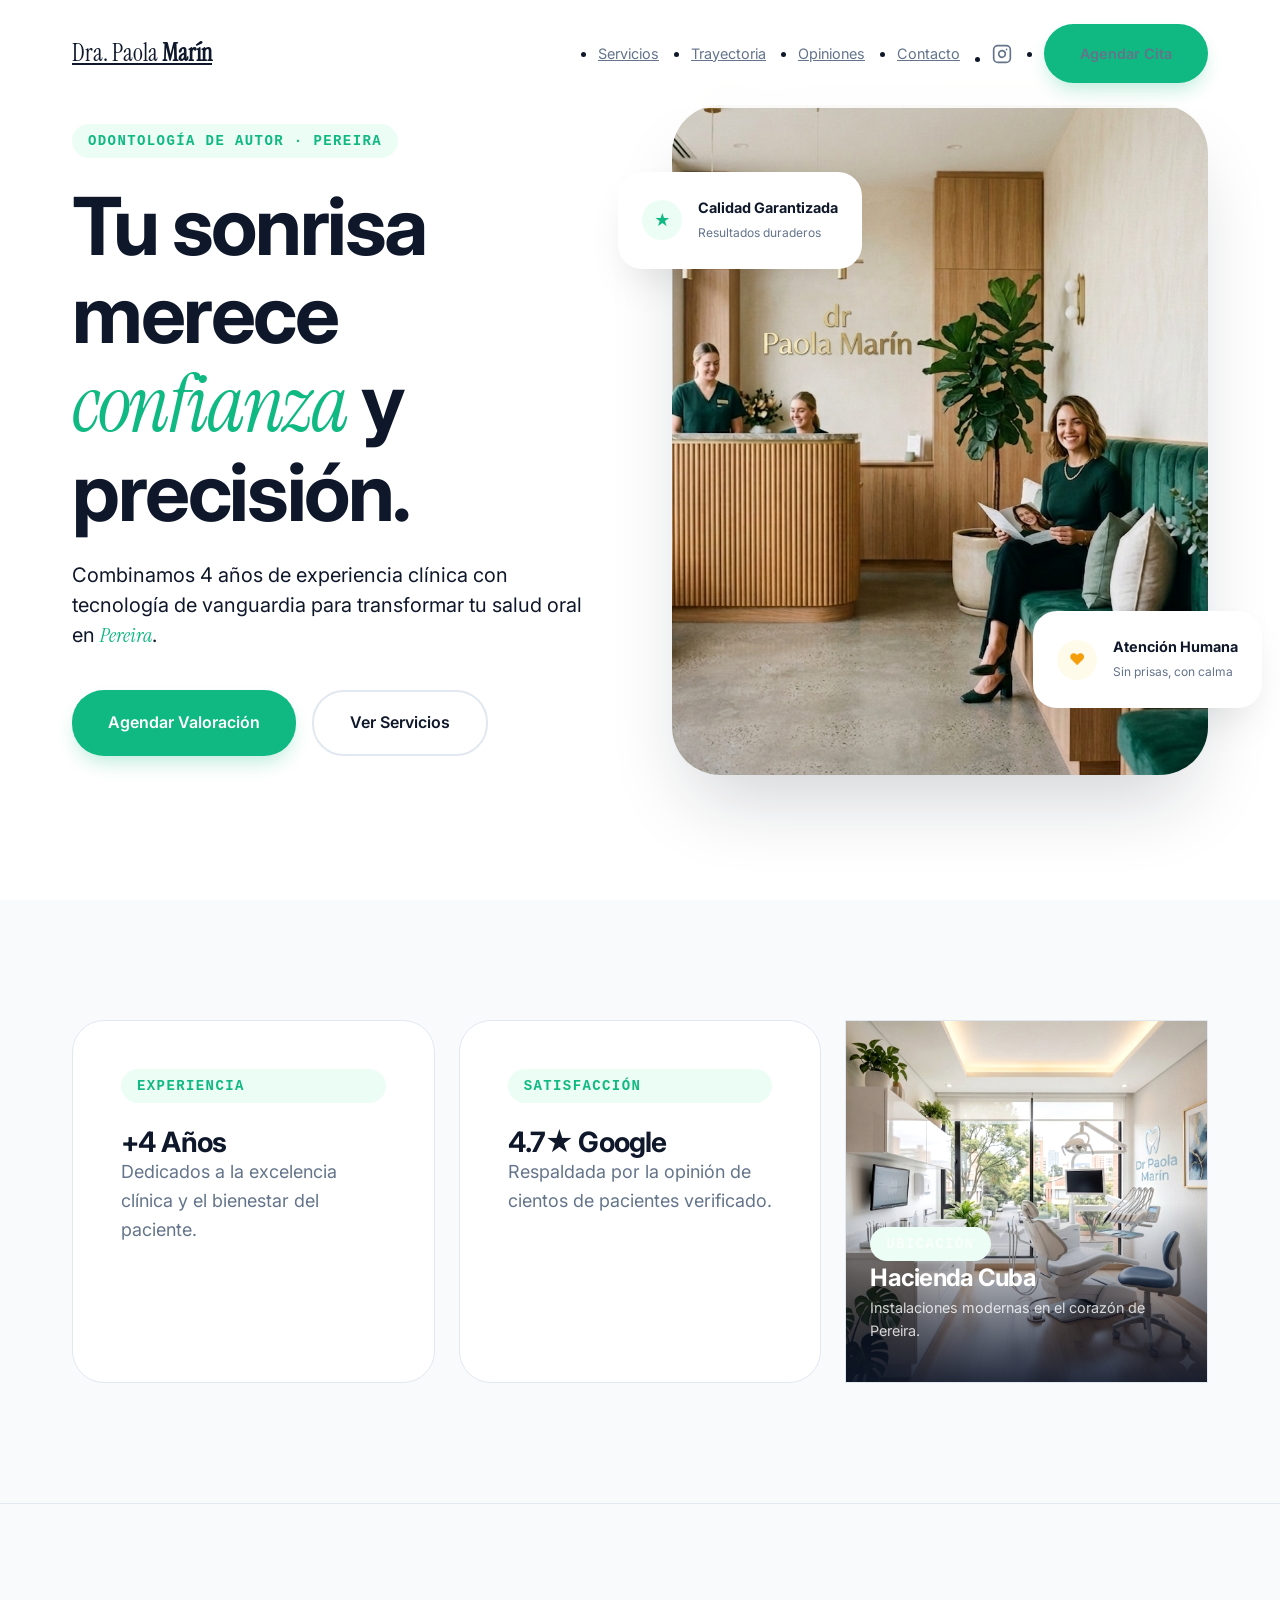
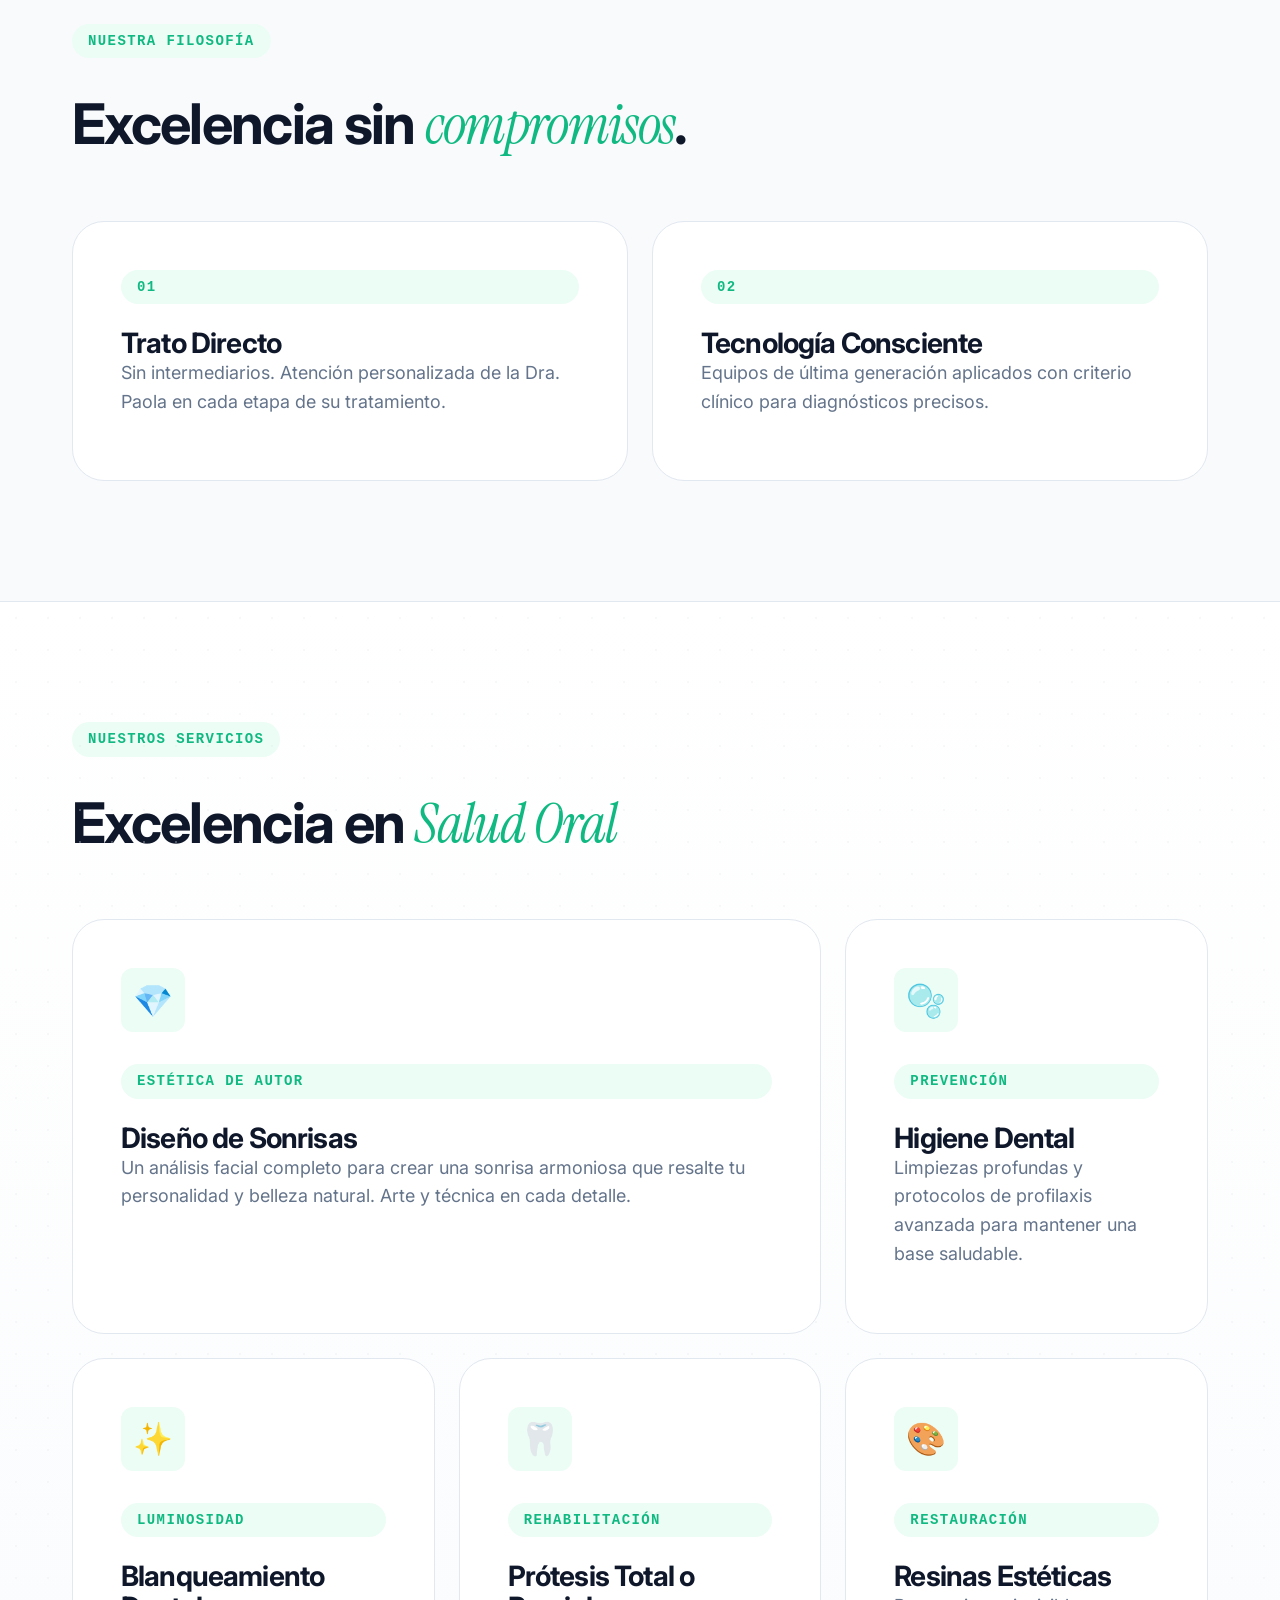
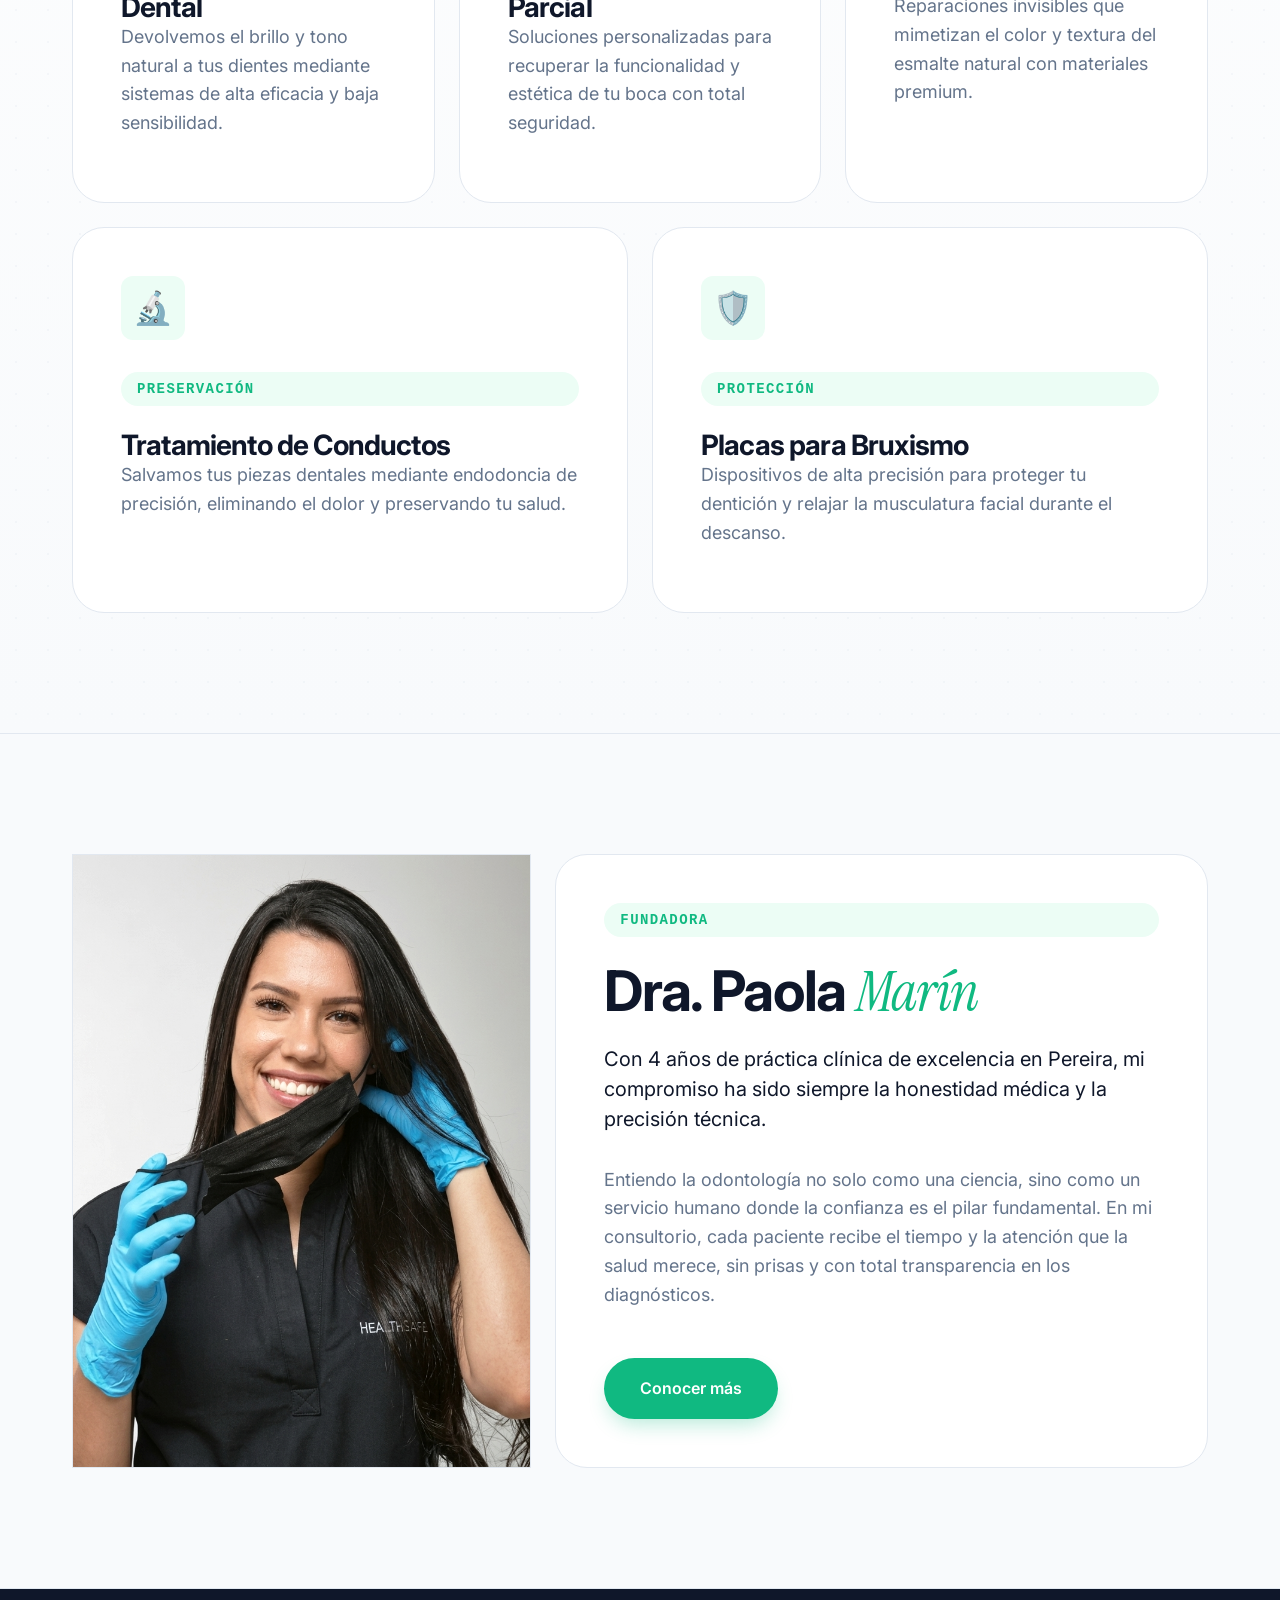
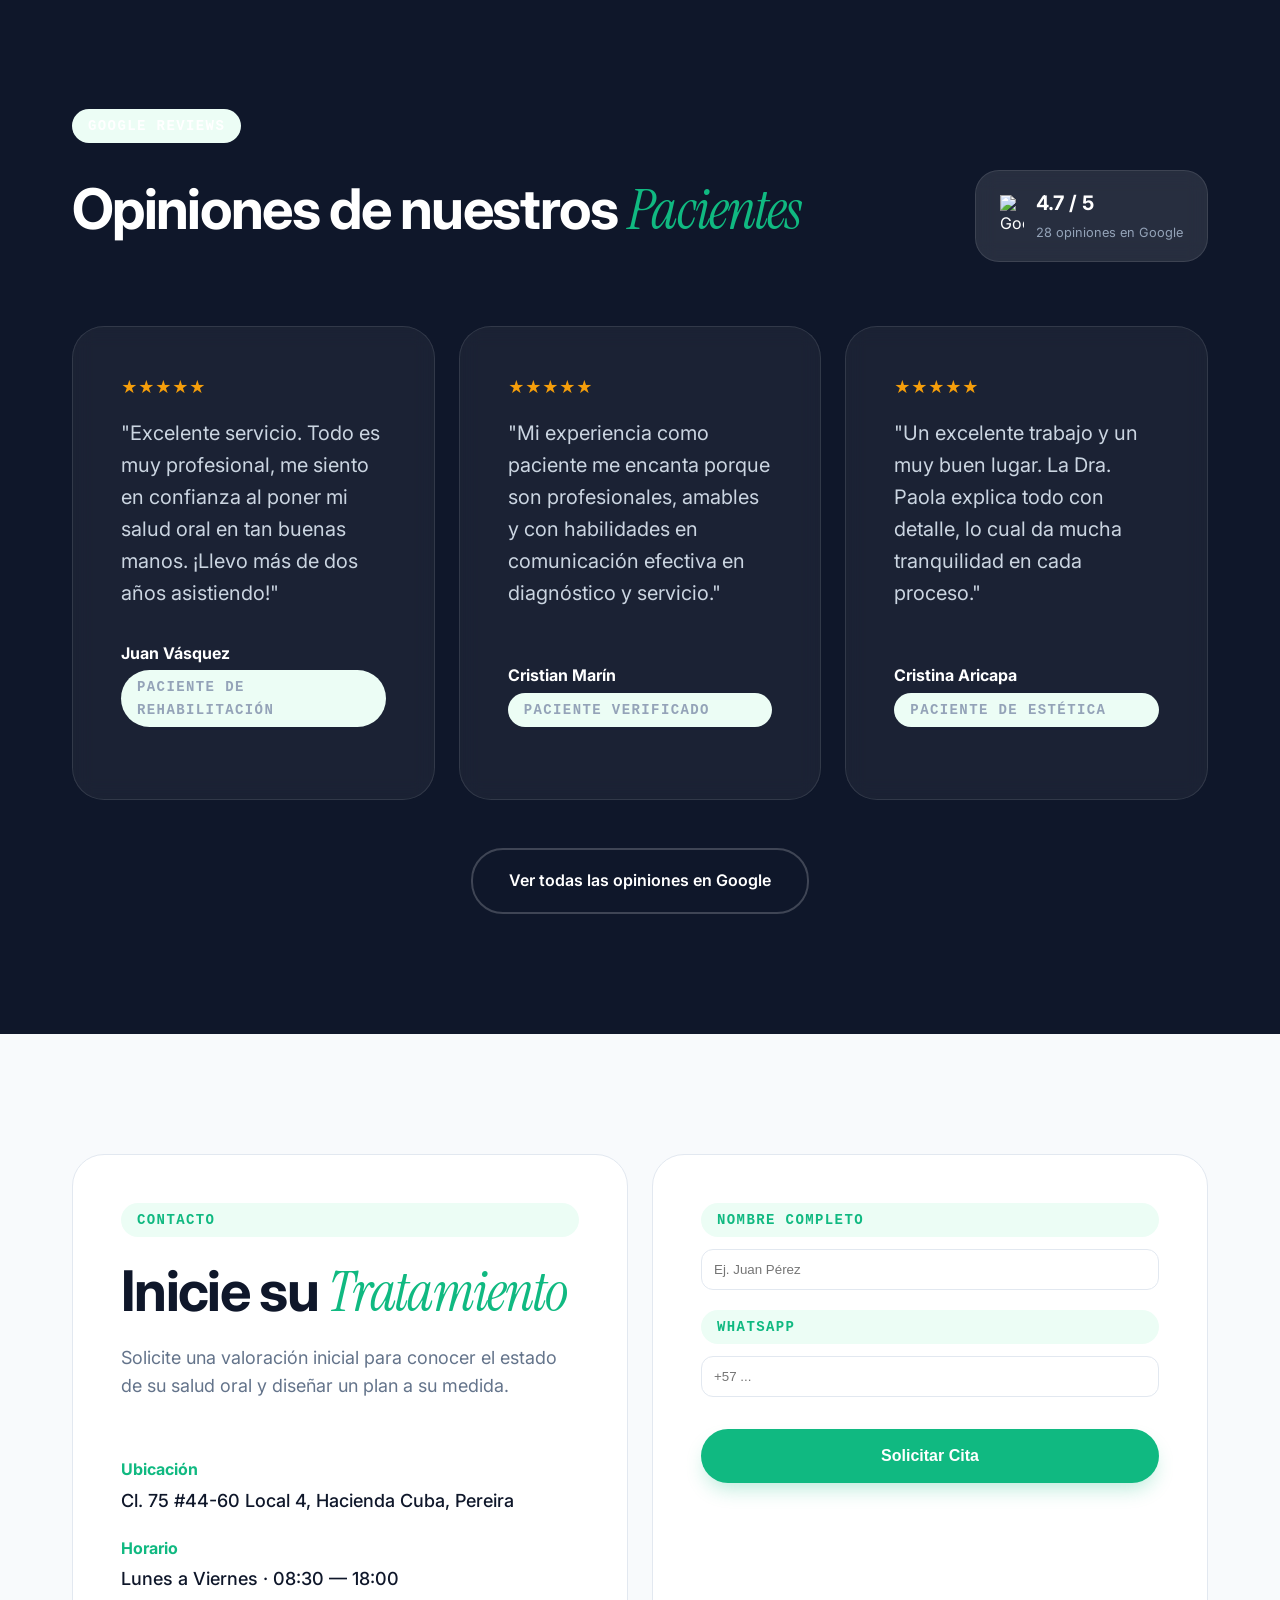
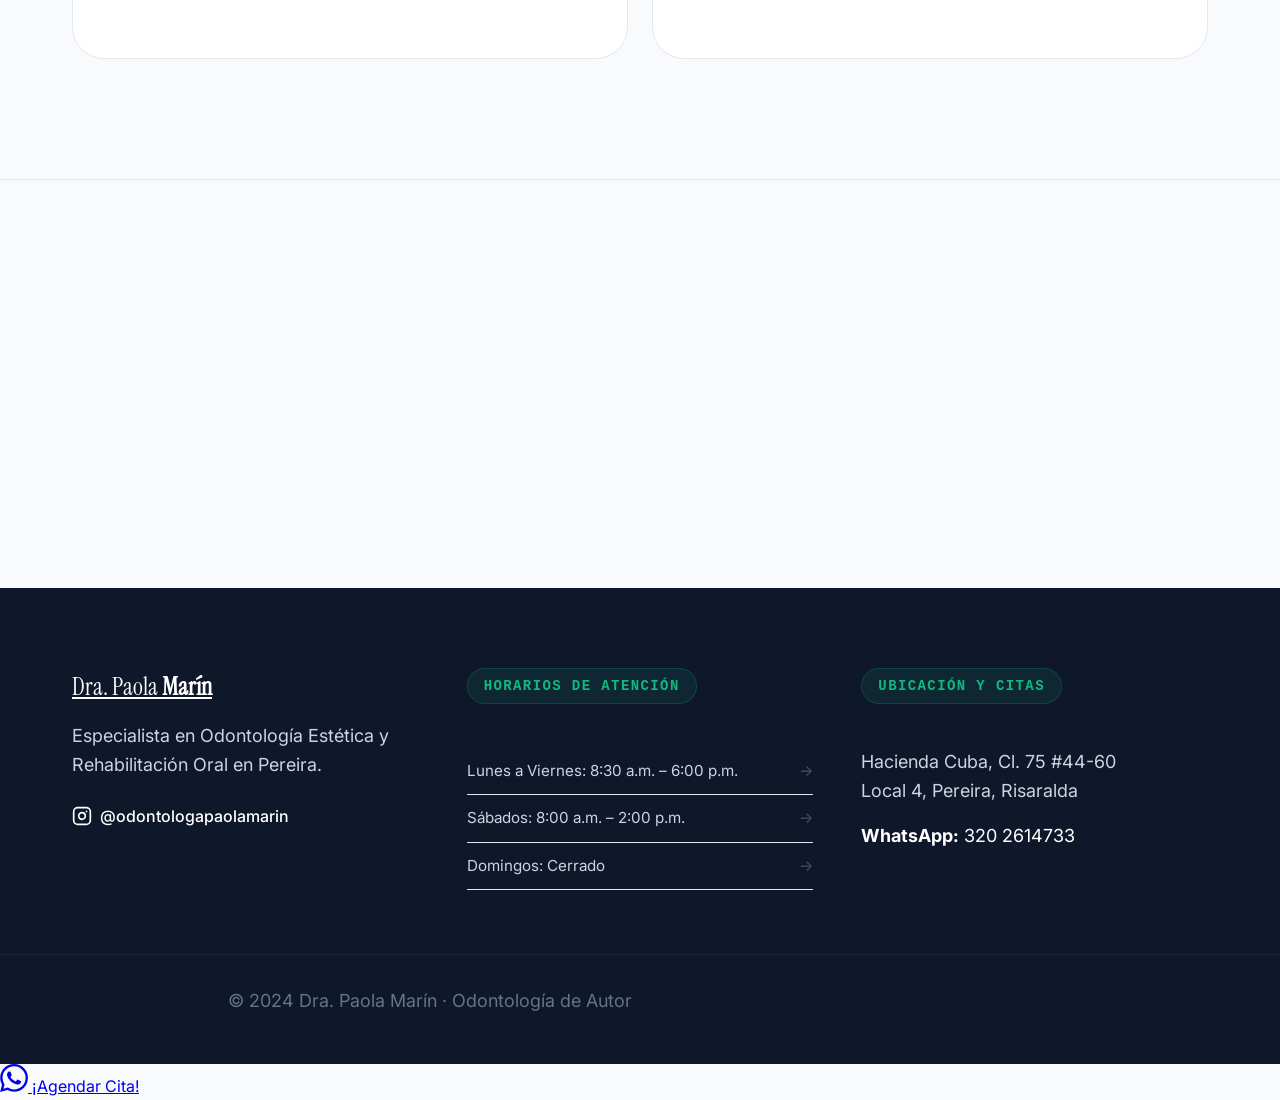
==== commit 9333dcd4: "UI Optimization: Refined services section with clinic-specific treatments and premium 'Wow' effects " ====
--- a/index.html
+++ b/index.html
@@ -189,35 +189,60 @@
         <h2>Excelencia en <em>Salud Oral</em></h2>
       </div>
       <div class="bento-grid">
-        <div class="bento-card" style="grid-column: span 6;" data-reveal>
-          <div class="service-icon" style="font-size: 2rem; margin-bottom: 20px;">✨</div>
-          <span class="hero-meta">Estética</span>
-          <h3>Odontología Estética</h3>
-          <p>Diseño de sonrisa personalizado (Carillas) y blanqueamiento avanzado para una estética impecable.</p>
-        </div>
-        <div class="bento-card" style="grid-column: span 6;" data-reveal>
-          <div class="service-icon" style="font-size: 2rem; margin-bottom: 20px;">🦷</div>
-          <span class="hero-meta">Funcional</span>
-          <h3>Rehabilitación Oral</h3>
-          <p>Restauramos la funcionalidad y estética mediante prótesis fijas y tratamientos de alta complejidad.</p>
-        </div>
-        <div class="bento-card" style="grid-column: span 4;" data-reveal>
-          <div class="service-icon" style="font-size: 2rem; margin-bottom: 20px;">📏</div>
-          <span class="hero-meta">Ortodoncia</span>
-          <h3>Ortodoncia</h3>
-          <p>Alineación dental especializada con tecnología de vanguardia para una mordida perfecta.</p>
-        </div>
-        <div class="bento-card" style="grid-column: span 4;" data-reveal>
-          <div class="service-icon" style="font-size: 2rem; margin-bottom: 20px;">🛡️</div>
-          <span class="hero-meta">Preventiva</span>
-          <h3>Odontología Integral</h3>
-          <p>Valoraciones, limpiezas profundas y prevención para mantener tu sonrisa sana en cada etapa.</p>
-        </div>
-        <div class="bento-card" style="grid-column: span 4;" data-reveal>
-          <div class="service-icon" style="font-size: 2rem; margin-bottom: 20px;">📞</div>
-          <span class="hero-meta">Urgencias</span>
-          <h3>Atención Prioritaria</h3>
-          <p>Cuidado inmediato para casos de dolor o trauma dental. Estamos cuando más nos necesitas.</p>
+        <!-- DISEÑO DE SONRISA (Main) -->
+        <div class="bento-card" style="grid-column: span 8;" data-reveal>
+          <div class="service-icon">💎</div>
+          <span class="hero-meta">Estética de Autor</span>
+          <h3>Diseño de Sonrisas</h3>
+          <p>Un análisis facial completo para crear una sonrisa armoniosa que resalte tu personalidad y belleza natural. Arte y técnica en cada detalle.</p>
+        </div>
+
+        <!-- HIGIENE DENTAL -->
+        <div class="bento-card" style="grid-column: span 4;" data-reveal>
+          <div class="service-icon">🫧</div>
+          <span class="hero-meta">Prevención</span>
+          <h3>Higiene Dental</h3>
+          <p>Limpiezas profundas y protocolos de profilaxis avanzada para mantener una base saludable.</p>
+        </div>
+
+        <!-- BLANQUEAMIENTO -->
+        <div class="bento-card" style="grid-column: span 4;" data-reveal>
+          <div class="service-icon">✨</div>
+          <span class="hero-meta">Luminosidad</span>
+          <h3>Blanqueamiento Dental</h3>
+          <p>Devolvemos el brillo y tono natural a tus dientes mediante sistemas de alta eficacia y baja sensibilidad.</p>
+        </div>
+
+        <!-- PRÓTESIS -->
+        <div class="bento-card" style="grid-column: span 4;" data-reveal>
+          <div class="service-icon">🦷</div>
+          <span class="hero-meta">Rehabilitación</span>
+          <h3>Prótesis Total o Parcial</h3>
+          <p>Soluciones personalizadas para recuperar la funcionalidad y estética de tu boca con total seguridad.</p>
+        </div>
+
+        <!-- RESINAS -->
+        <div class="bento-card" style="grid-column: span 4;" data-reveal>
+          <div class="service-icon">🎨</div>
+          <span class="hero-meta">Restauración</span>
+          <h3>Resinas Estéticas</h3>
+          <p>Reparaciones invisibles que mimetizan el color y textura del esmalte natural con materiales premium.</p>
+        </div>
+
+        <!-- CONDUCTOS (Endodoncia) -->
+        <div class="bento-card" style="grid-column: span 6;" data-reveal>
+          <div class="service-icon">🔬</div>
+          <span class="hero-meta">Preservación</span>
+          <h3>Tratamiento de Conductos</h3>
+          <p>Salvamos tus piezas dentales mediante endodoncia de precisión, eliminando el dolor y preservando tu salud.</p>
+        </div>
+
+        <!-- BRUXISMO -->
+        <div class="bento-card" style="grid-column: span 6;" data-reveal>
+          <div class="service-icon">🛡️</div>
+          <span class="hero-meta">Protección</span>
+          <h3>Placas para Bruxismo</h3>
+          <p>Dispositivos de alta precisión para proteger tu dentición y relajar la musculatura facial durante el descanso.</p>
         </div>
       </div>
     </div>
--- a/style.css
+++ b/style.css
@@ -141,11 +141,32 @@
   transition: var(--transition);
   display: flex;
   flex-direction: column;
+  position: relative;
+  overflow: hidden;
 }
 .bento-card:hover { 
   border-color: var(--primary); 
-  transform: var(--hover-lift); 
-  box-shadow: 0 20px 40px -20px rgba(15, 23, 42, 0.1);
+  transform: translateY(-8px); 
+  box-shadow: 0 40px 60px -20px rgba(15, 23, 42, 0.1);
+}
+
+.service-icon {
+  width: 64px;
+  height: 64px;
+  background: var(--accent-green-soft);
+  border-radius: var(--radius-sm);
+  display: flex;
+  align-items: center;
+  justify-content: center;
+  font-size: 2rem;
+  margin-bottom: 32px;
+  transition: var(--transition);
+}
+
+.bento-card:hover .service-icon {
+  background: var(--primary);
+  color: #FFFFFF;
+  transform: scale(1.1) rotate(5deg);
 }
 
 .testimonios { background: var(--secondary); color: var(--surface); border-bottom: none; }
@@ -180,6 +201,21 @@
 .footer-hours ul li, .footer-contact p { color: #CBD5E1; }
 .footer-bottom { border-top: 1px solid rgba(255,255,255,0.05); padding: 32px 0; font-size: 0.85rem; color: #94A3B8; text-align: center; }
 .footer .hero-meta { background: rgba(16, 185, 129, 0.1); color: var(--primary); border: 1px solid rgba(16, 185, 129, 0.2); font-weight: 700; }
+
+/* ===== DECORATIVE WOW ELEMENTS ===== */
+.servicios {
+  background: linear-gradient(to bottom, #FFFFFF, var(--canvas));
+  position: relative;
+}
+.servicios::before {
+  content: '';
+  position: absolute;
+  top: 0; left: 0; right: 0; bottom: 0;
+  background-image: radial-gradient(var(--border) 1px, transparent 1px);
+  background-size: 32px 32px;
+  opacity: 0.3;
+  pointer-events: none;
+}
 
 /* ===== NAVBAR ===== */
 .navbar { 
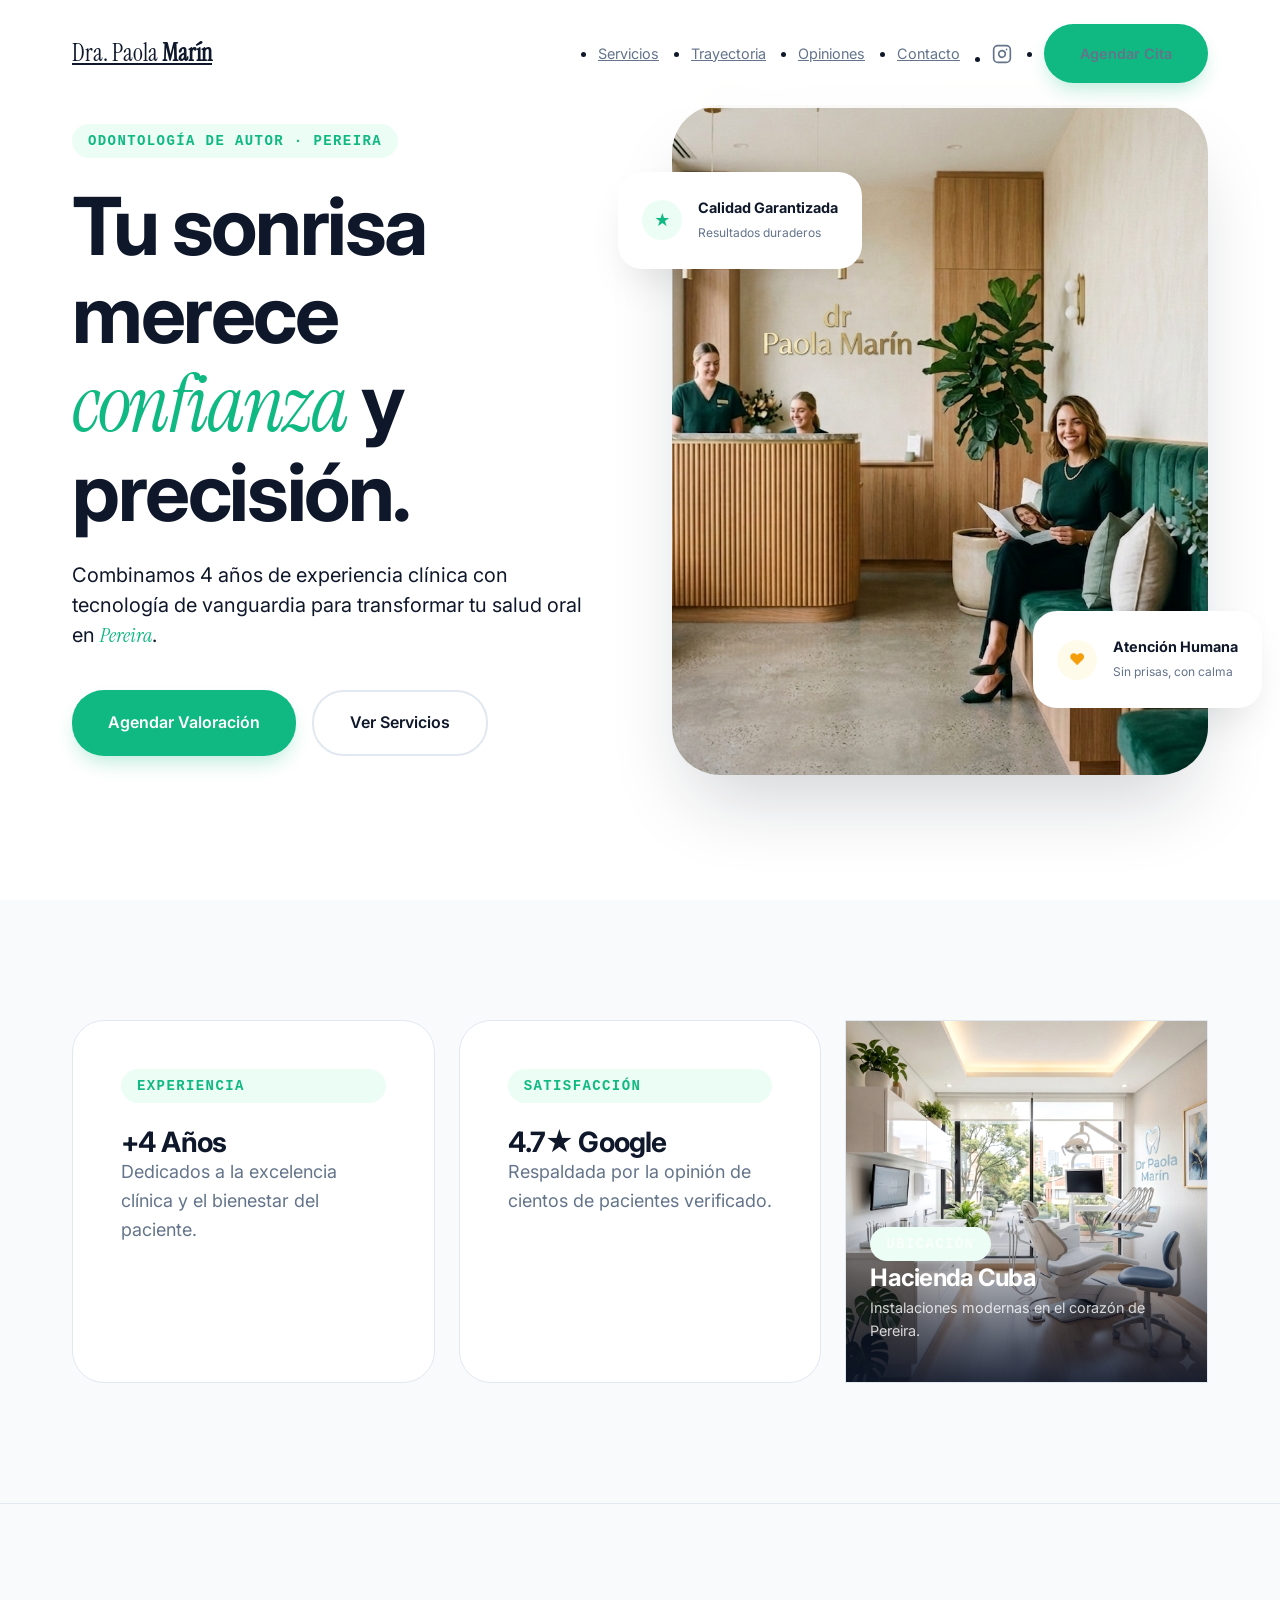
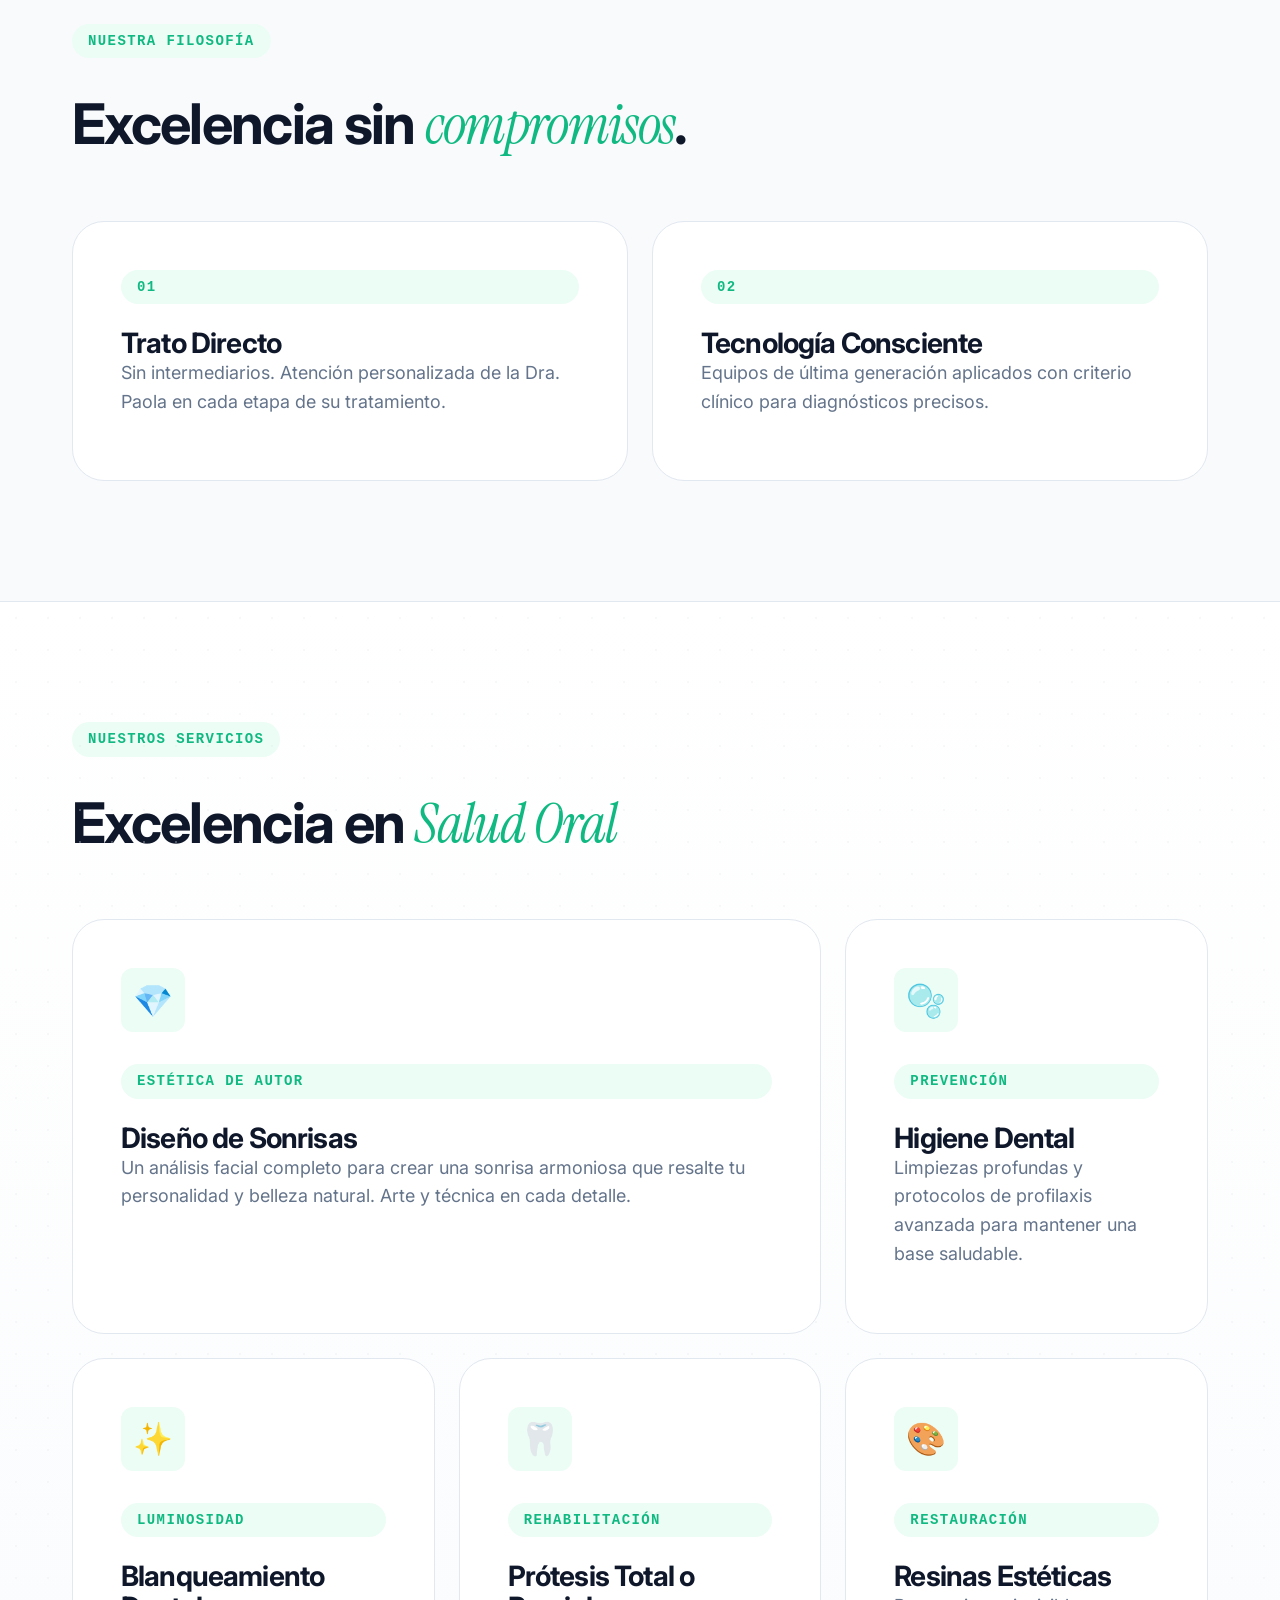
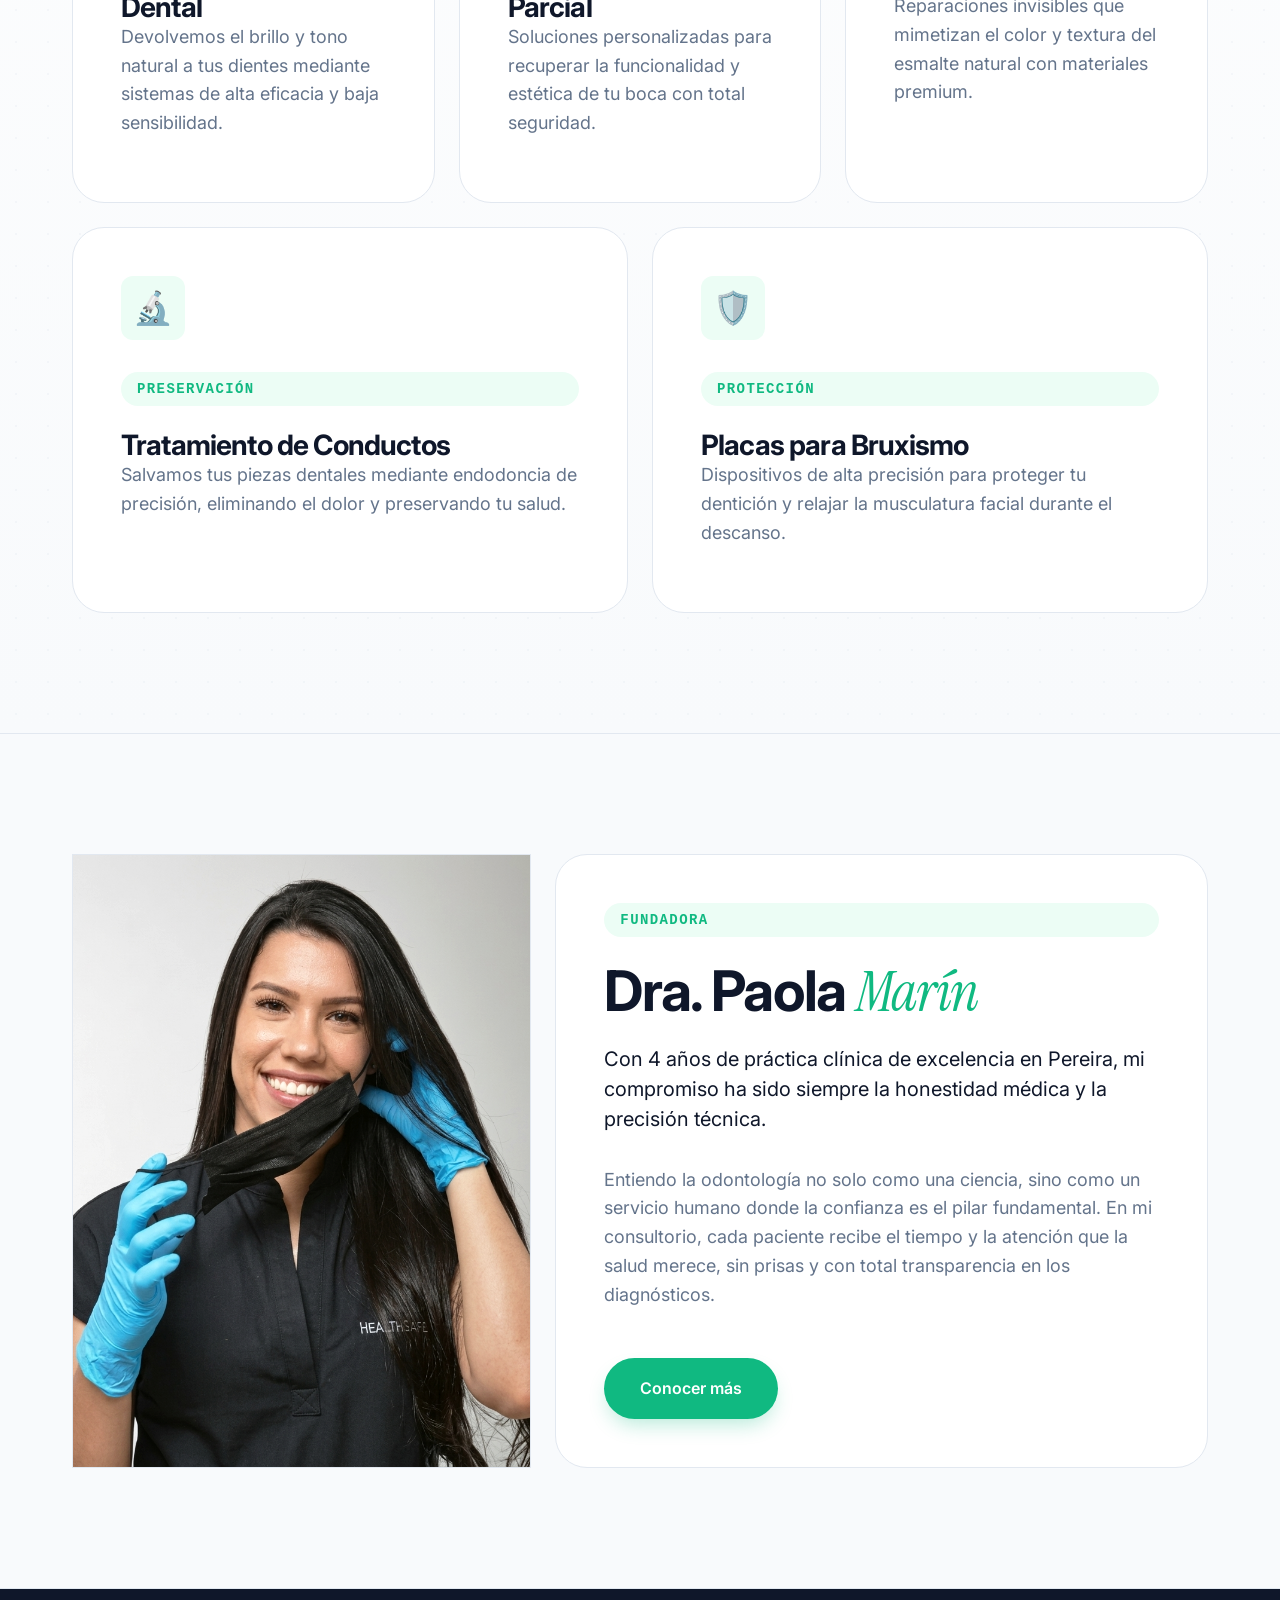
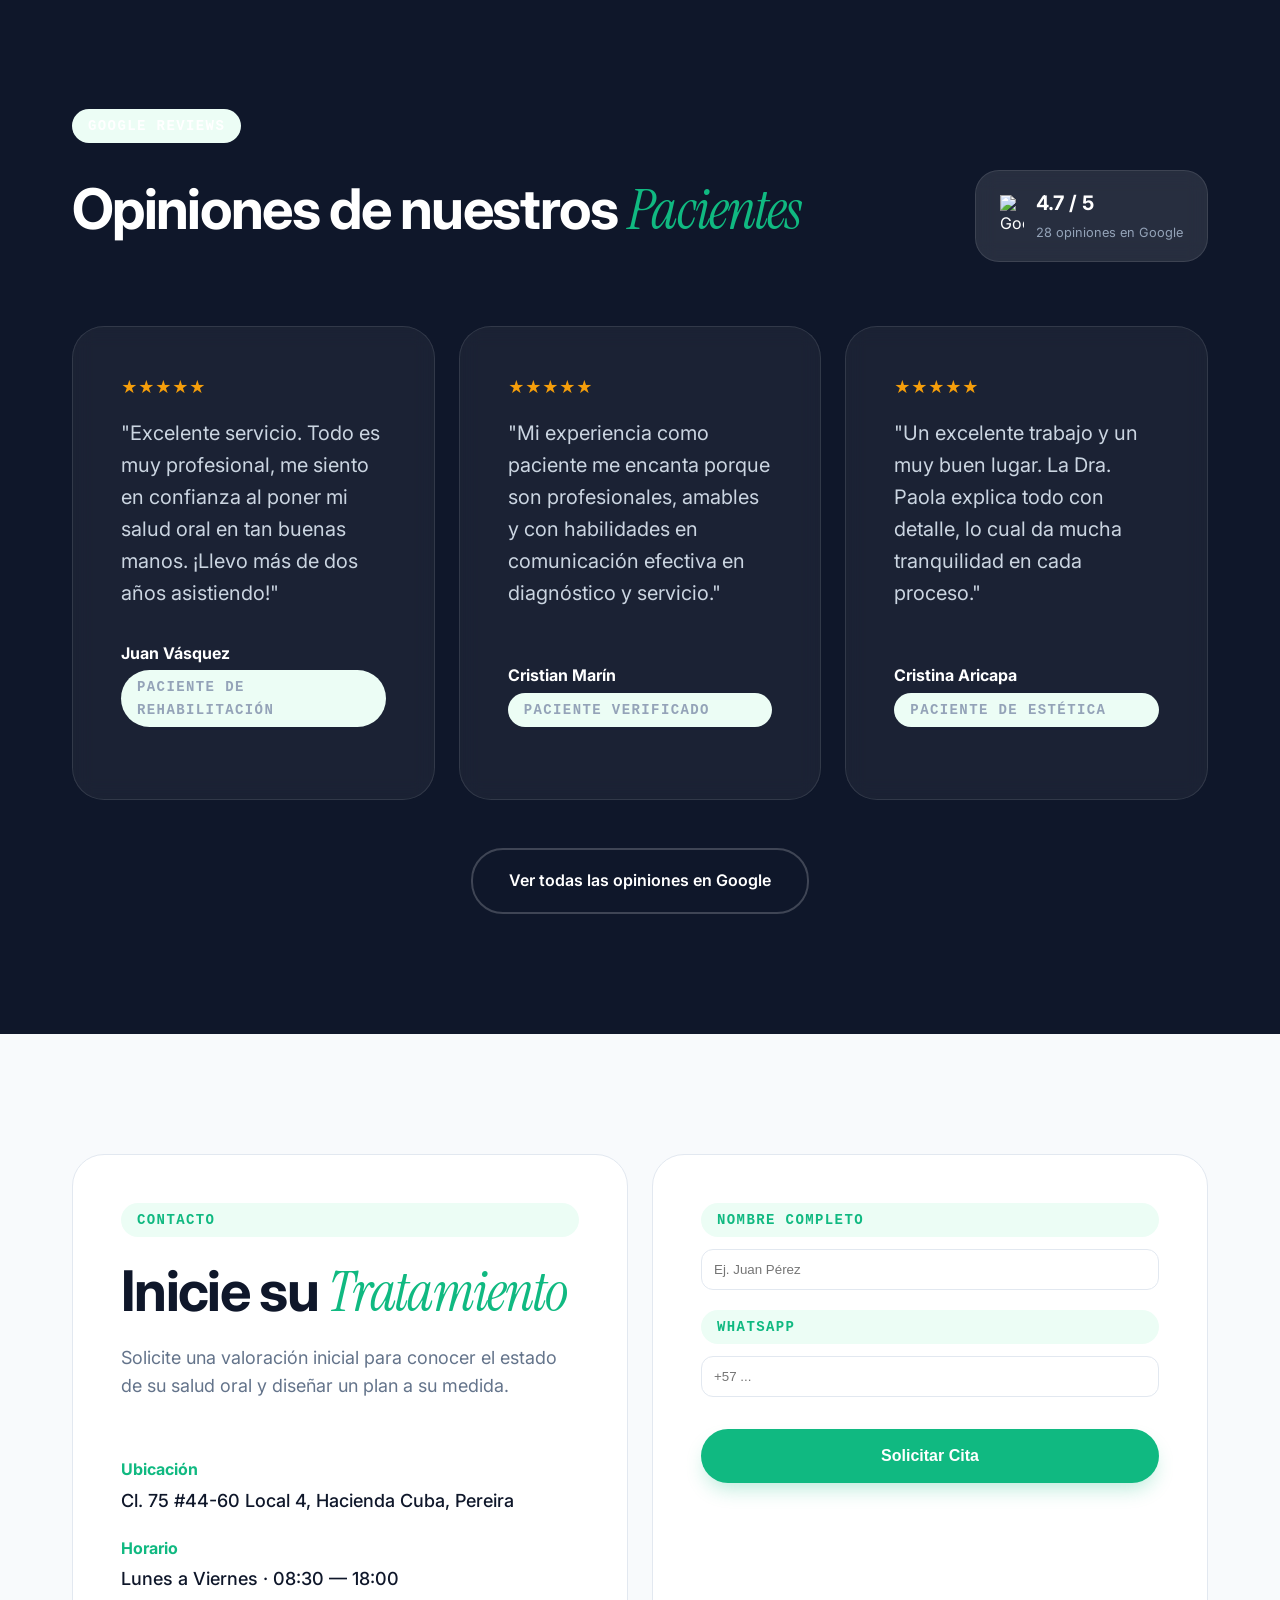
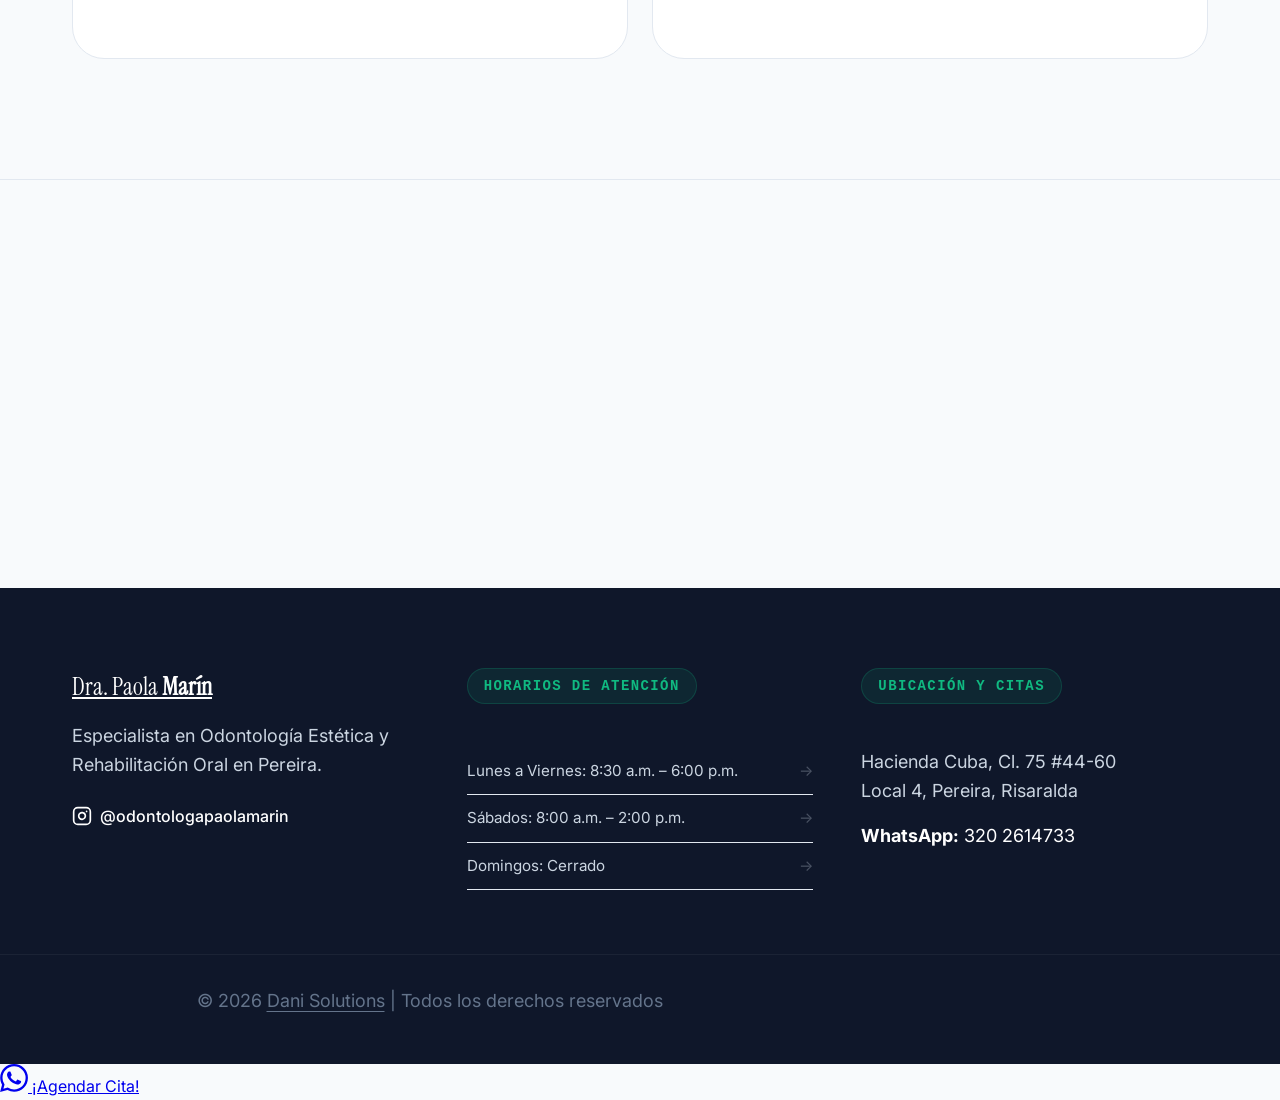
==== commit b3b5422e: "UI Update: Updated footer copyright to Dani Solutions 2026 and added link to their Google Business p" ====
--- a/index.html
+++ b/index.html
@@ -313,7 +313,7 @@
         </div>
       </div>
       <div style="text-align: center; margin-top: 48px;">
-        <a href="https://search.google.com/local/writereview?placeid=ChIJT4M3Y8C_G44R_A-e72R0kHw" class="btn-outline" style="color: white; border-color: rgba(255,255,255,0.2);" target="_blank" rel="noopener">
+        <a href="https://www.google.com/search?q=Odont%C3%B3loga+Paola+Mar%C3%ADn+Pereira#lrd=0x8e387d73e7fccd25:0x87da64a006c2df10,1,,,," class="btn-outline" style="color: white; border-color: rgba(255,255,255,0.2);" target="_blank" rel="noopener">
           Ver todas las opiniones en Google
         </a>
       </div>
@@ -400,7 +400,7 @@
     </div>
     <div class="footer-bottom">
       <div class="container">
-        <p>© 2024 Dra. Paola Marín · Odontología de Autor</p>
+        <p>© 2026 <a href="https://share.google/GEZJArrfJa9wViXHR" target="_blank" rel="noopener" style="color: inherit; text-decoration: underline; text-underline-offset: 4px;">Dani Solutions</a> | Todos los derechos reservados</p>
       </div>
     </div>
   </footer>
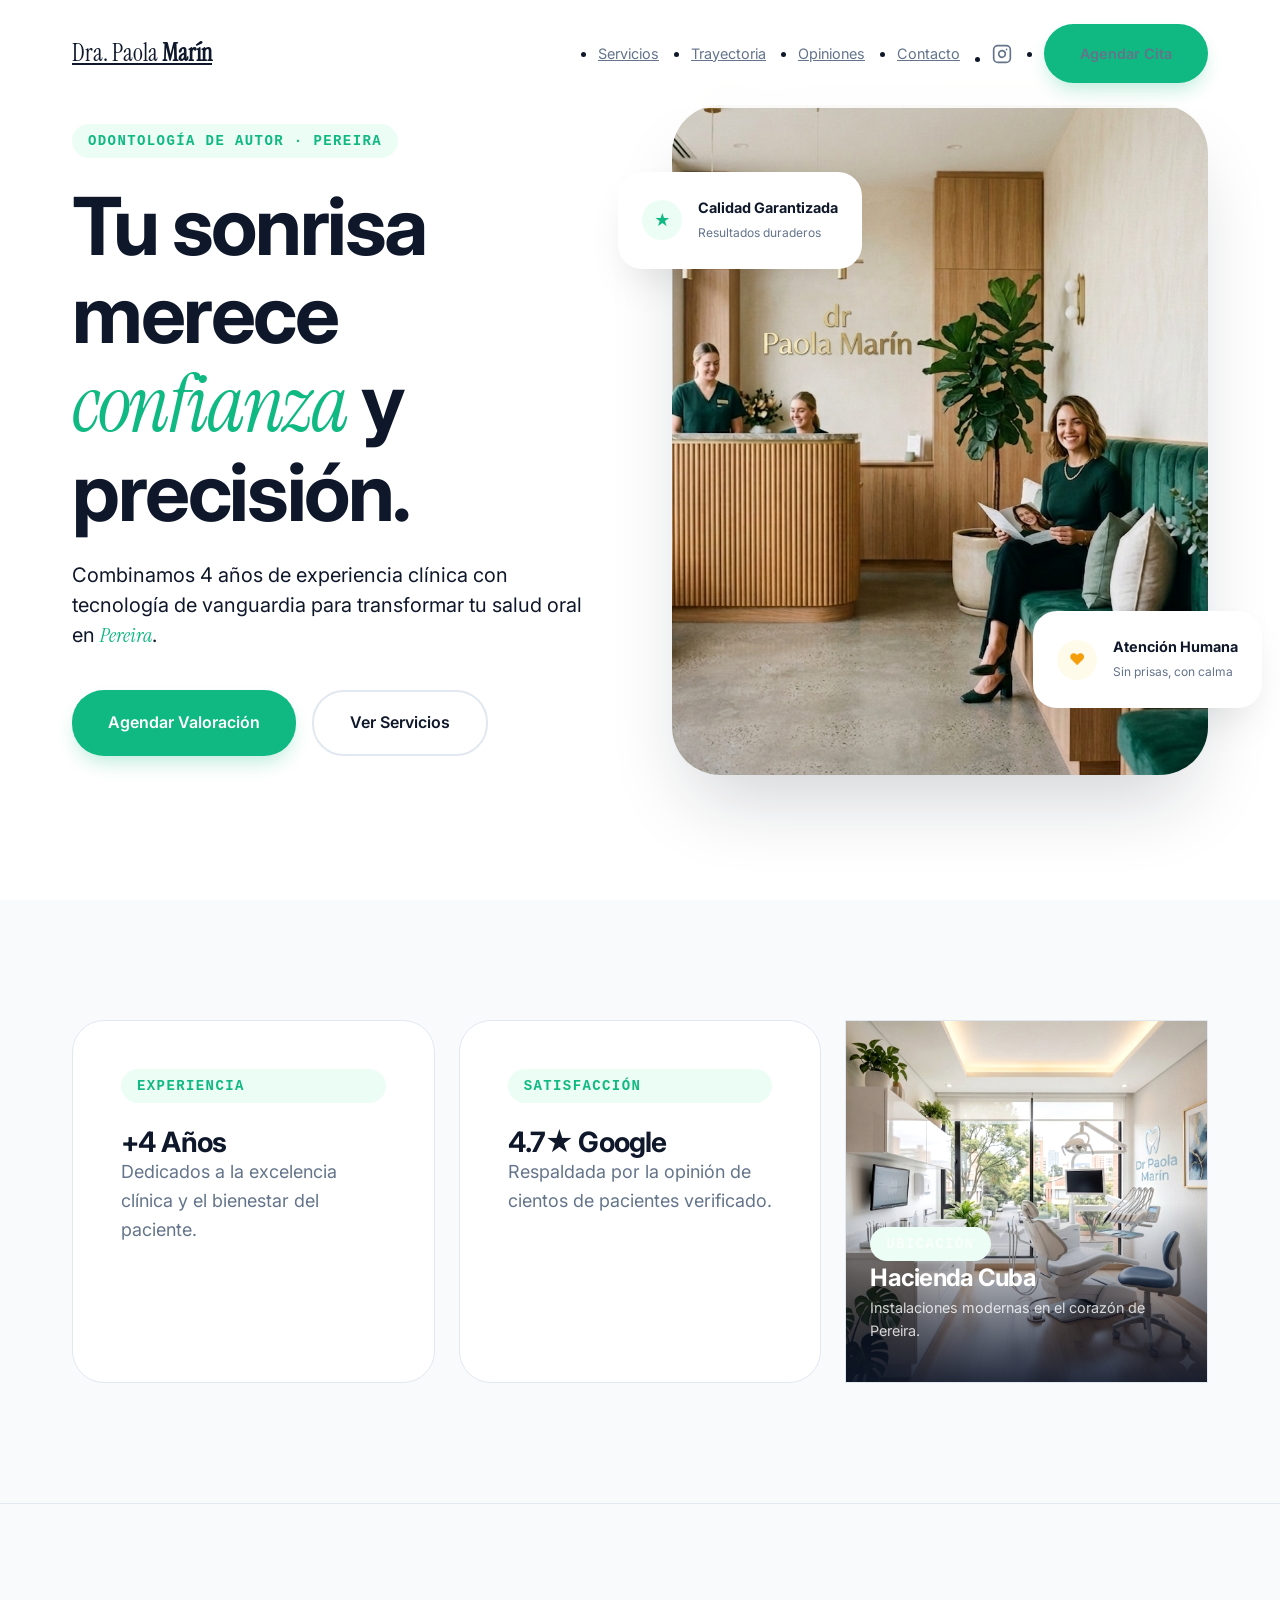
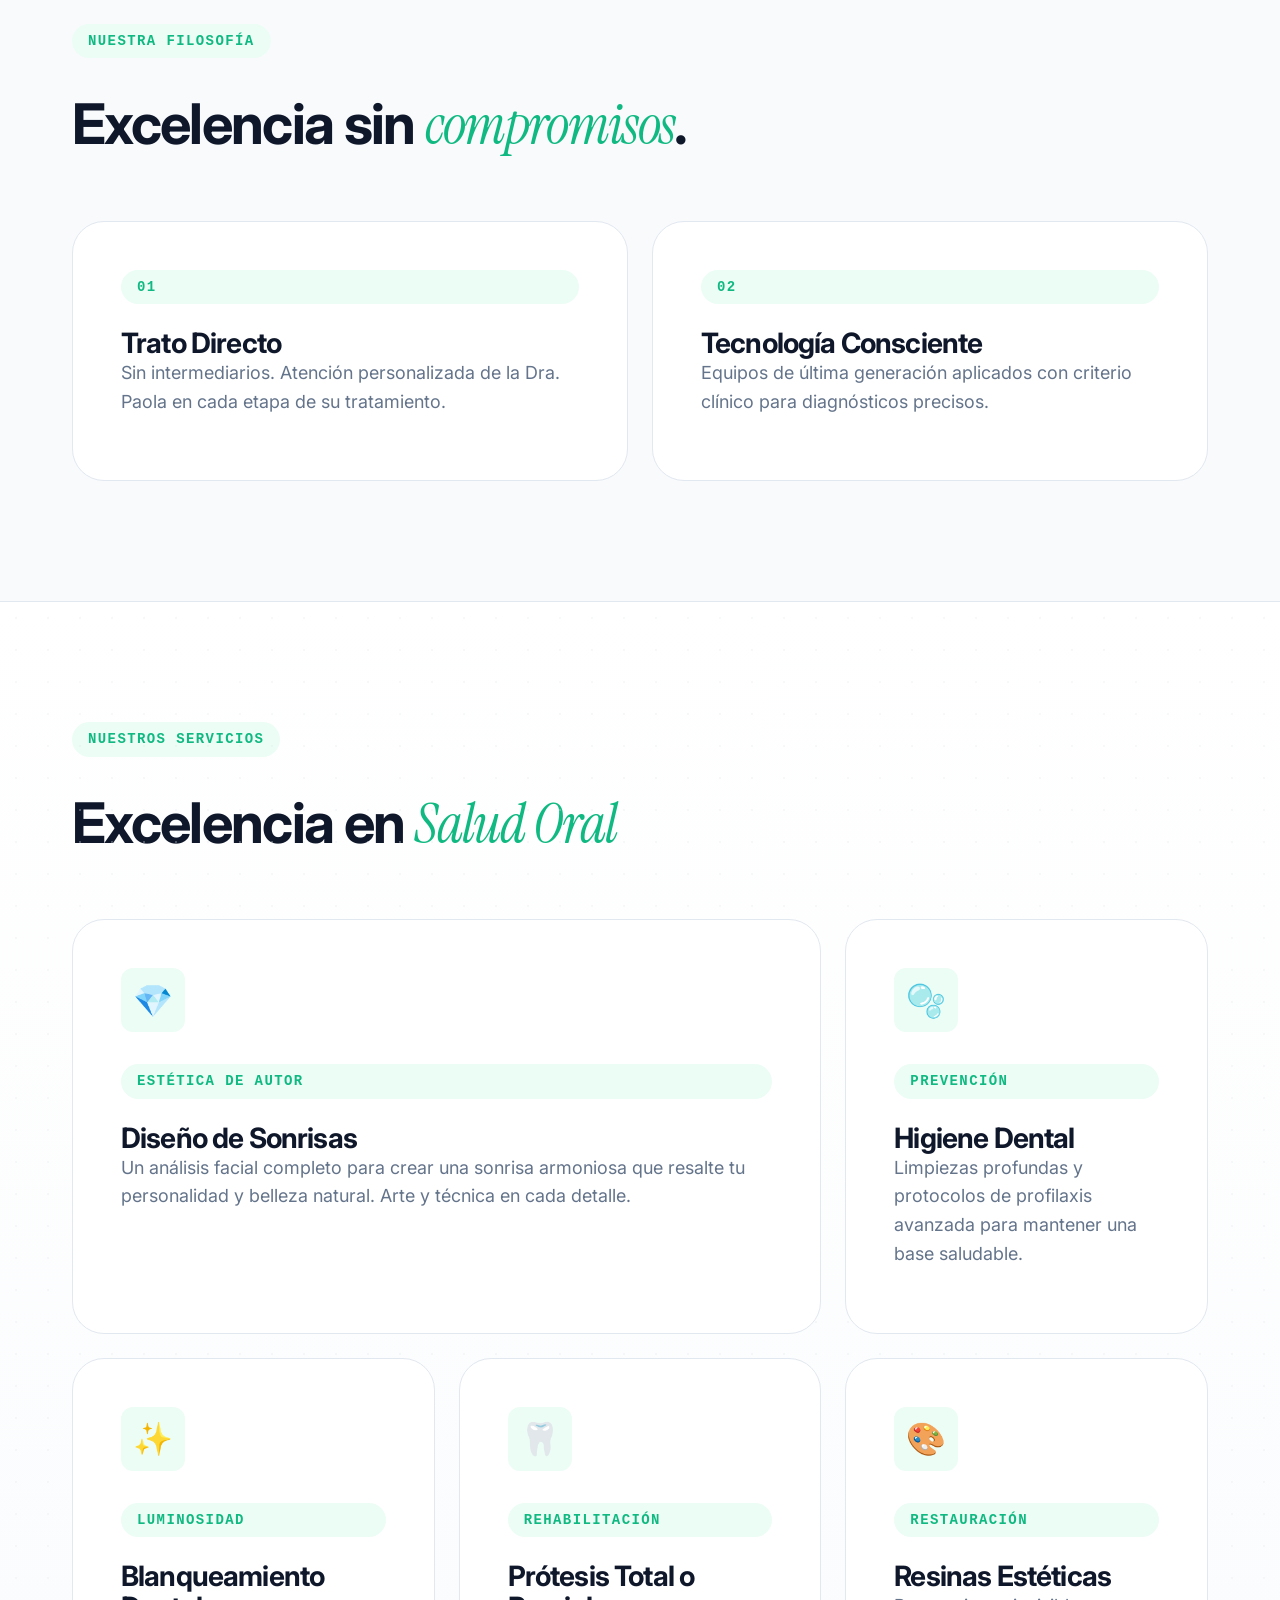
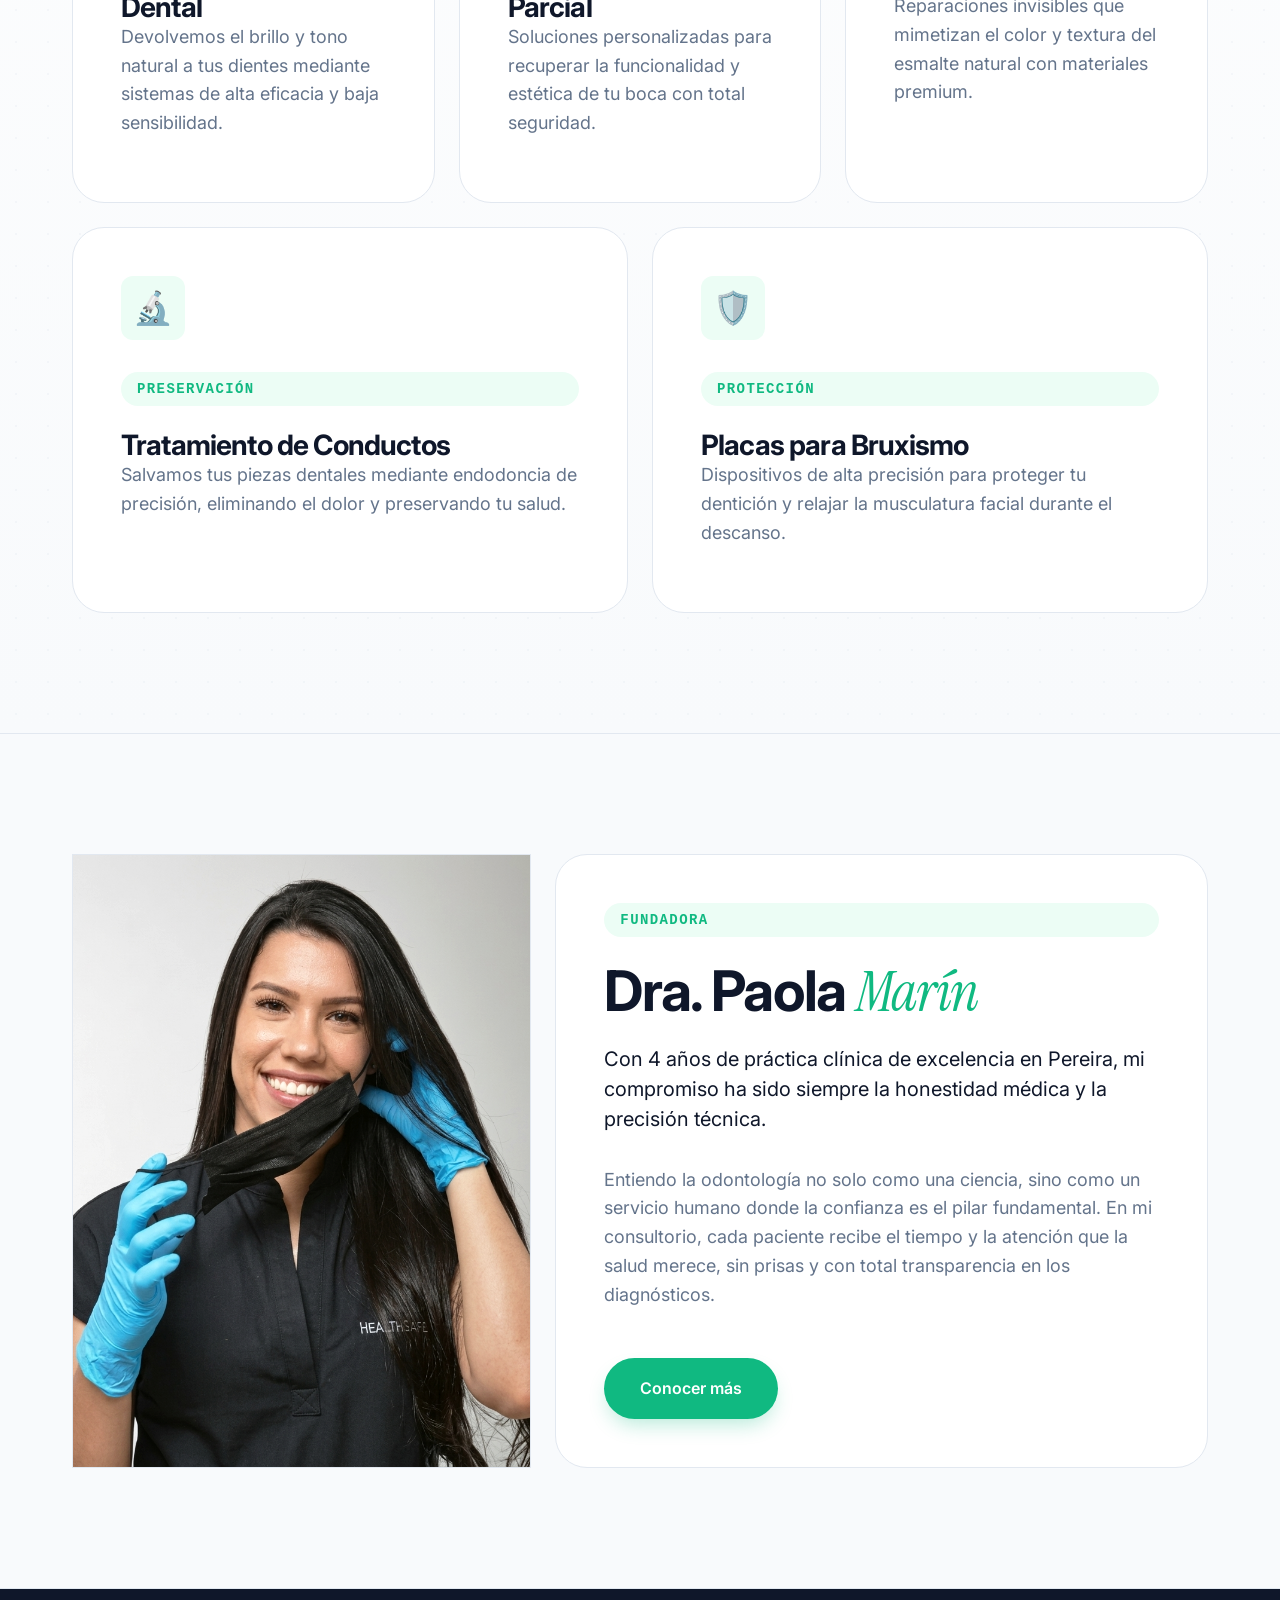
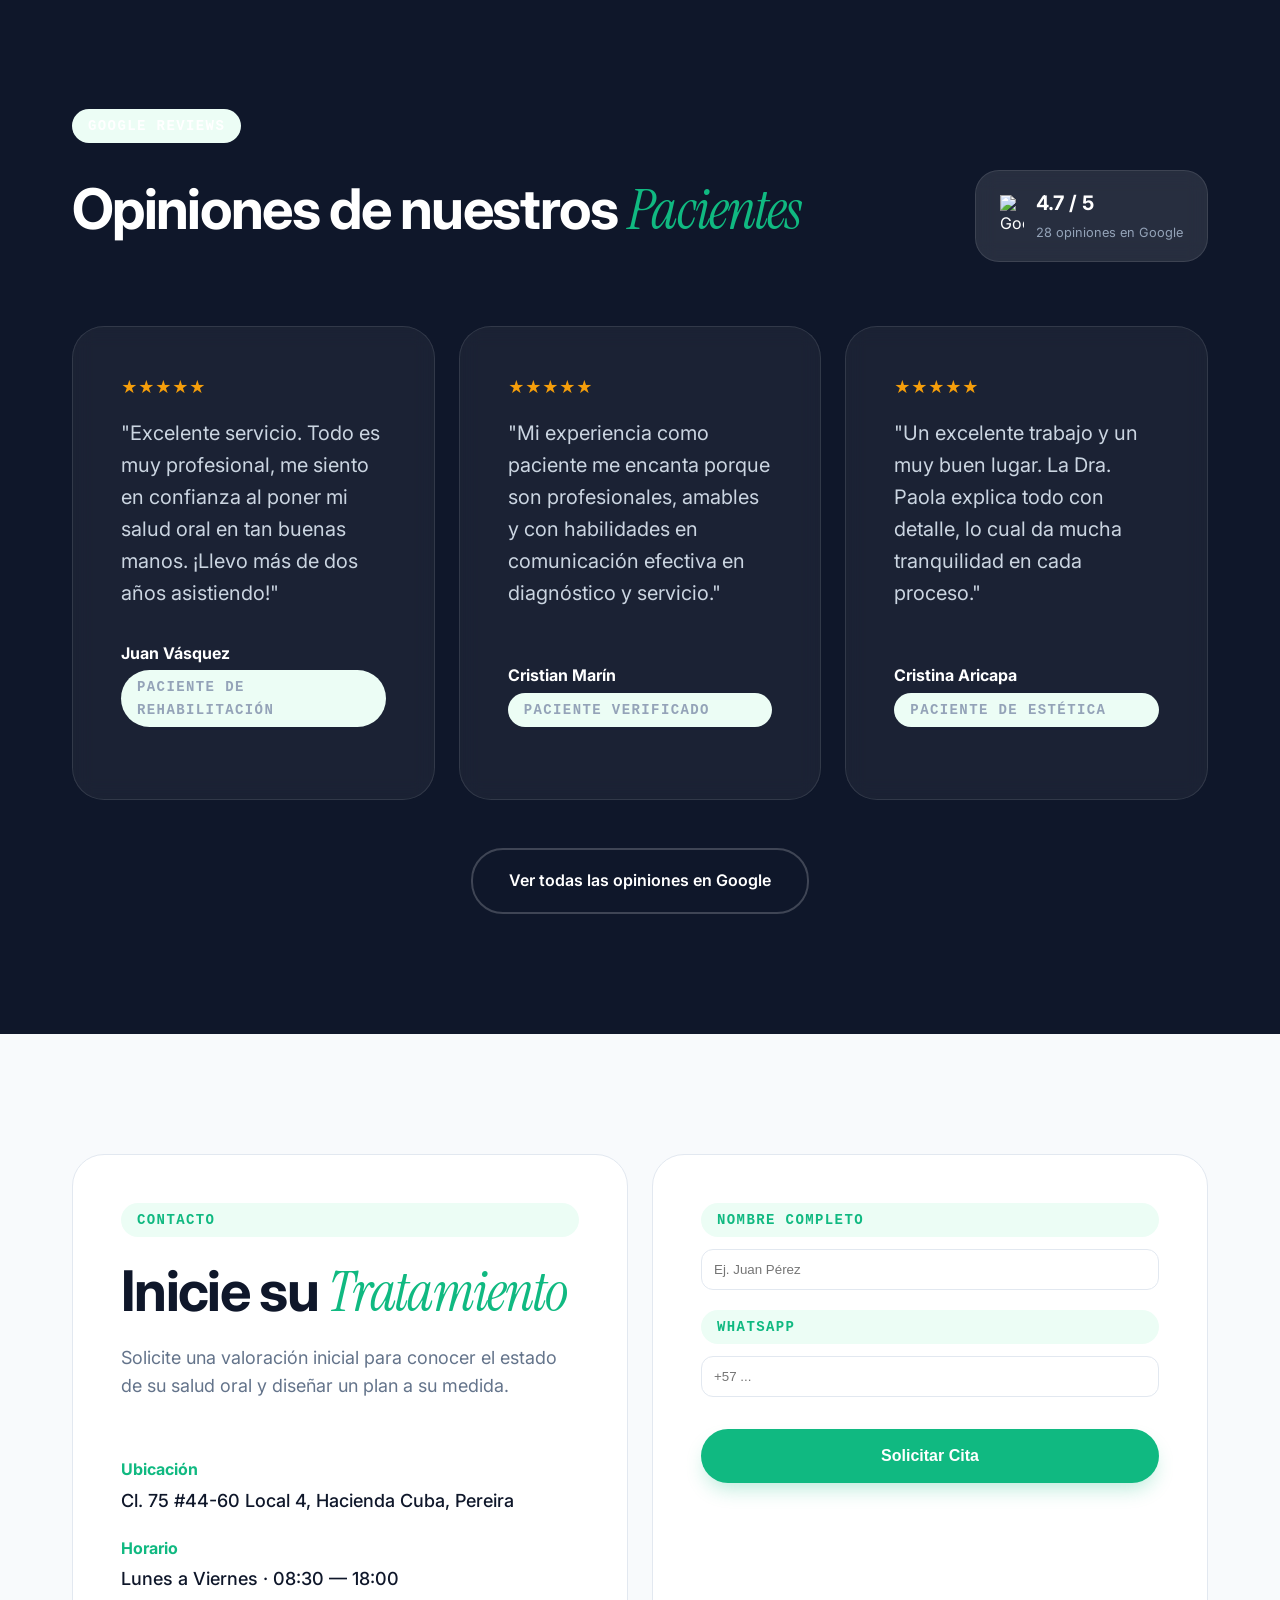
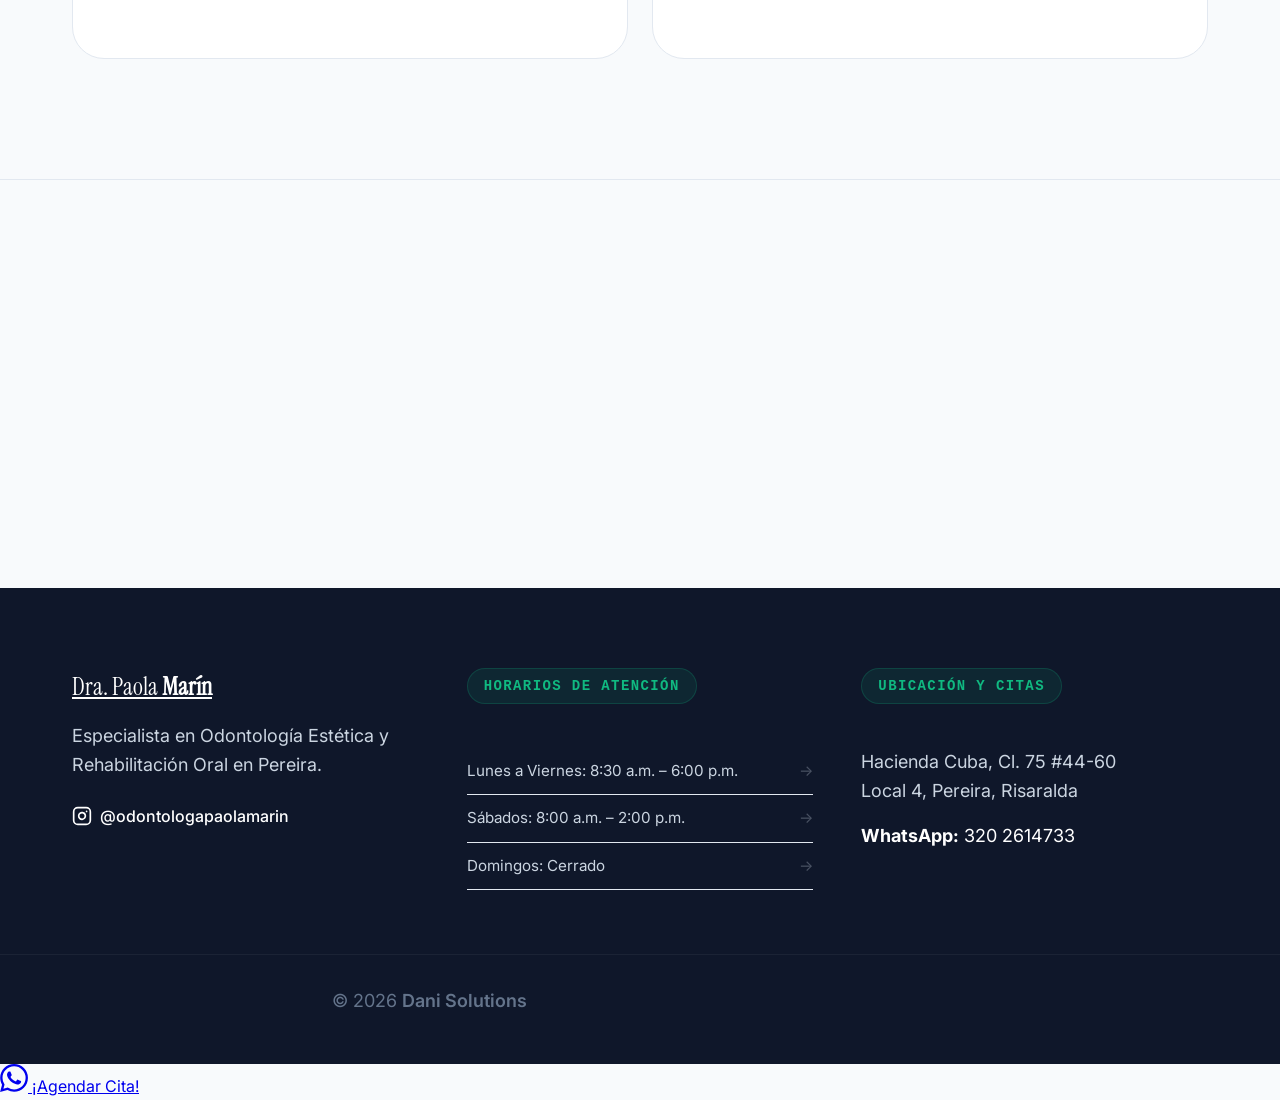
==== commit 4fe4824f: "UI Polish: Simplified footer copyright to '© 2026 Dani Solutions' and removed extra text for a clean" ====
--- a/index.html
+++ b/index.html
@@ -400,7 +400,7 @@
     </div>
     <div class="footer-bottom">
       <div class="container">
-        <p>© 2026 <a href="https://share.google/GEZJArrfJa9wViXHR" target="_blank" rel="noopener" style="color: inherit; text-decoration: underline; text-underline-offset: 4px;">Dani Solutions</a> | Todos los derechos reservados</p>
+        <p>© 2026 <a href="https://share.google/GEZJArrfJa9wViXHR" target="_blank" rel="noopener" style="color: inherit; text-decoration: none; font-weight: 600;">Dani Solutions</a></p>
       </div>
     </div>
   </footer>
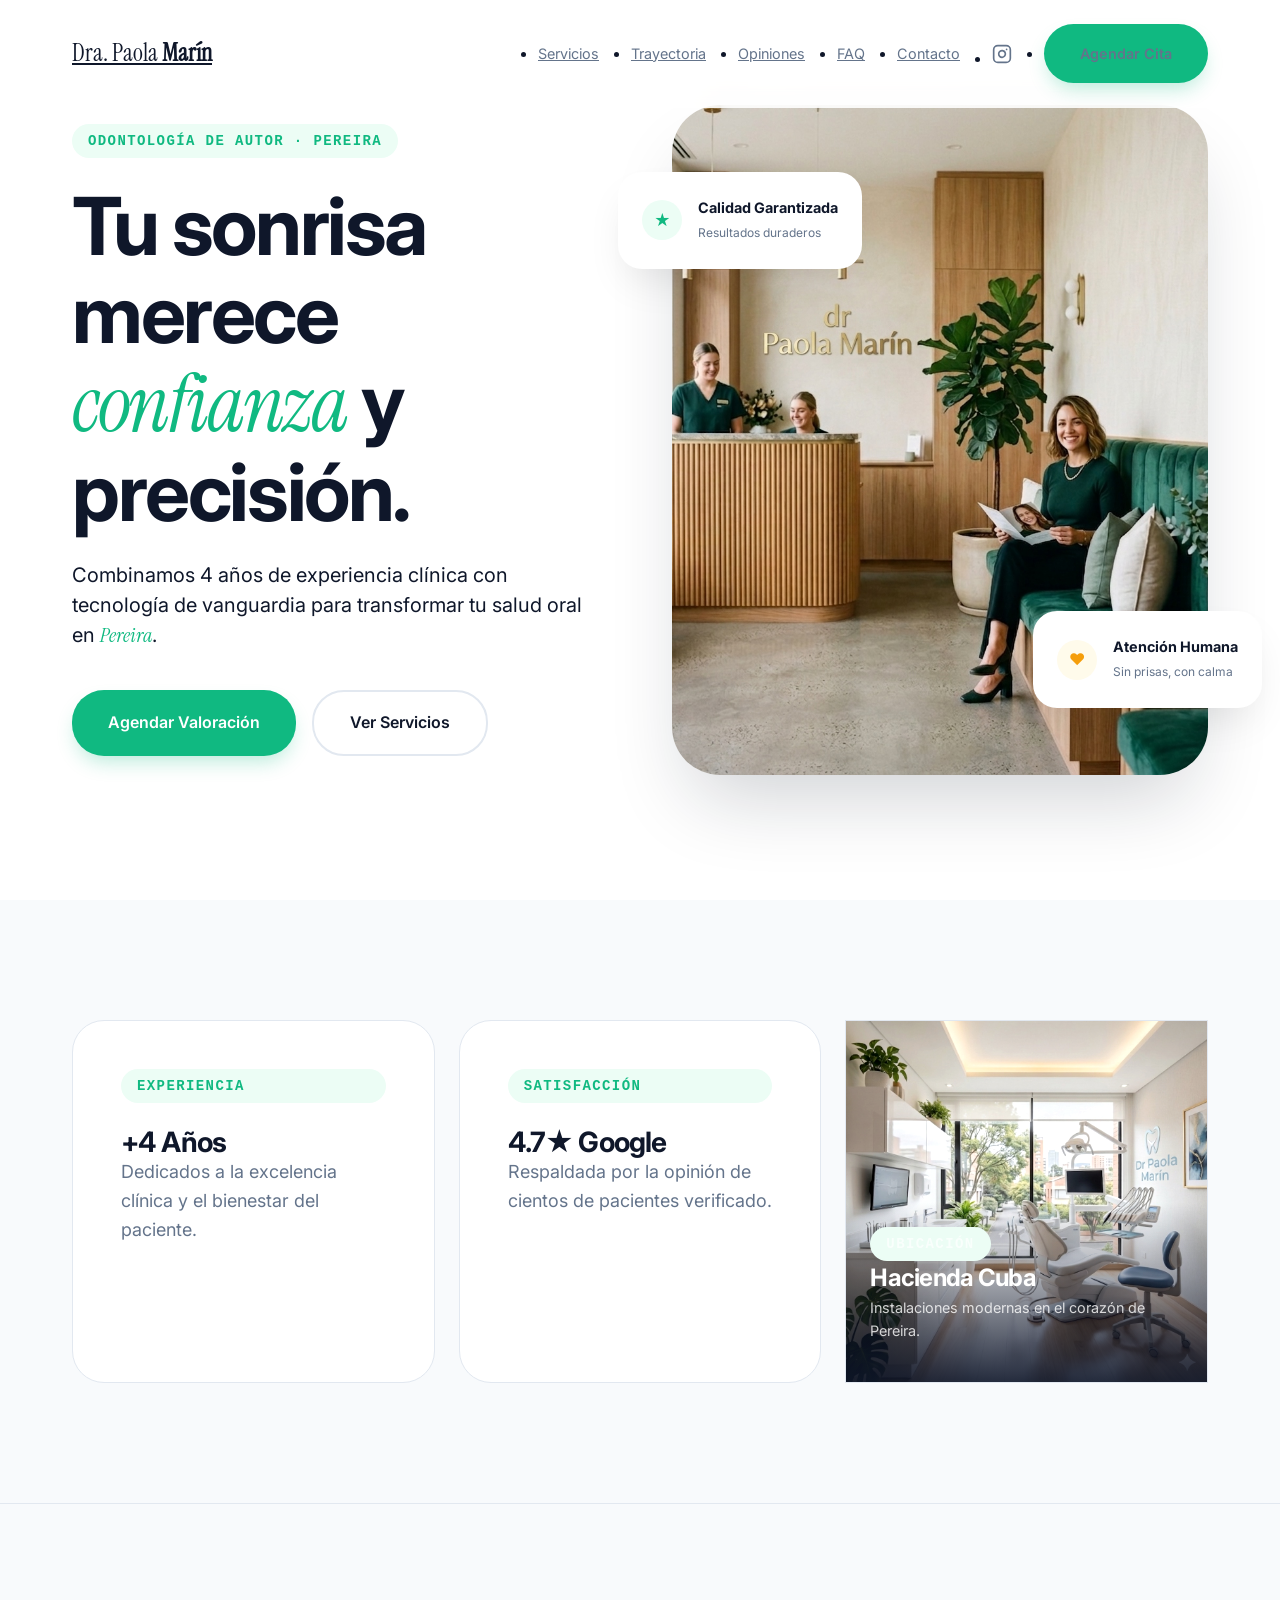
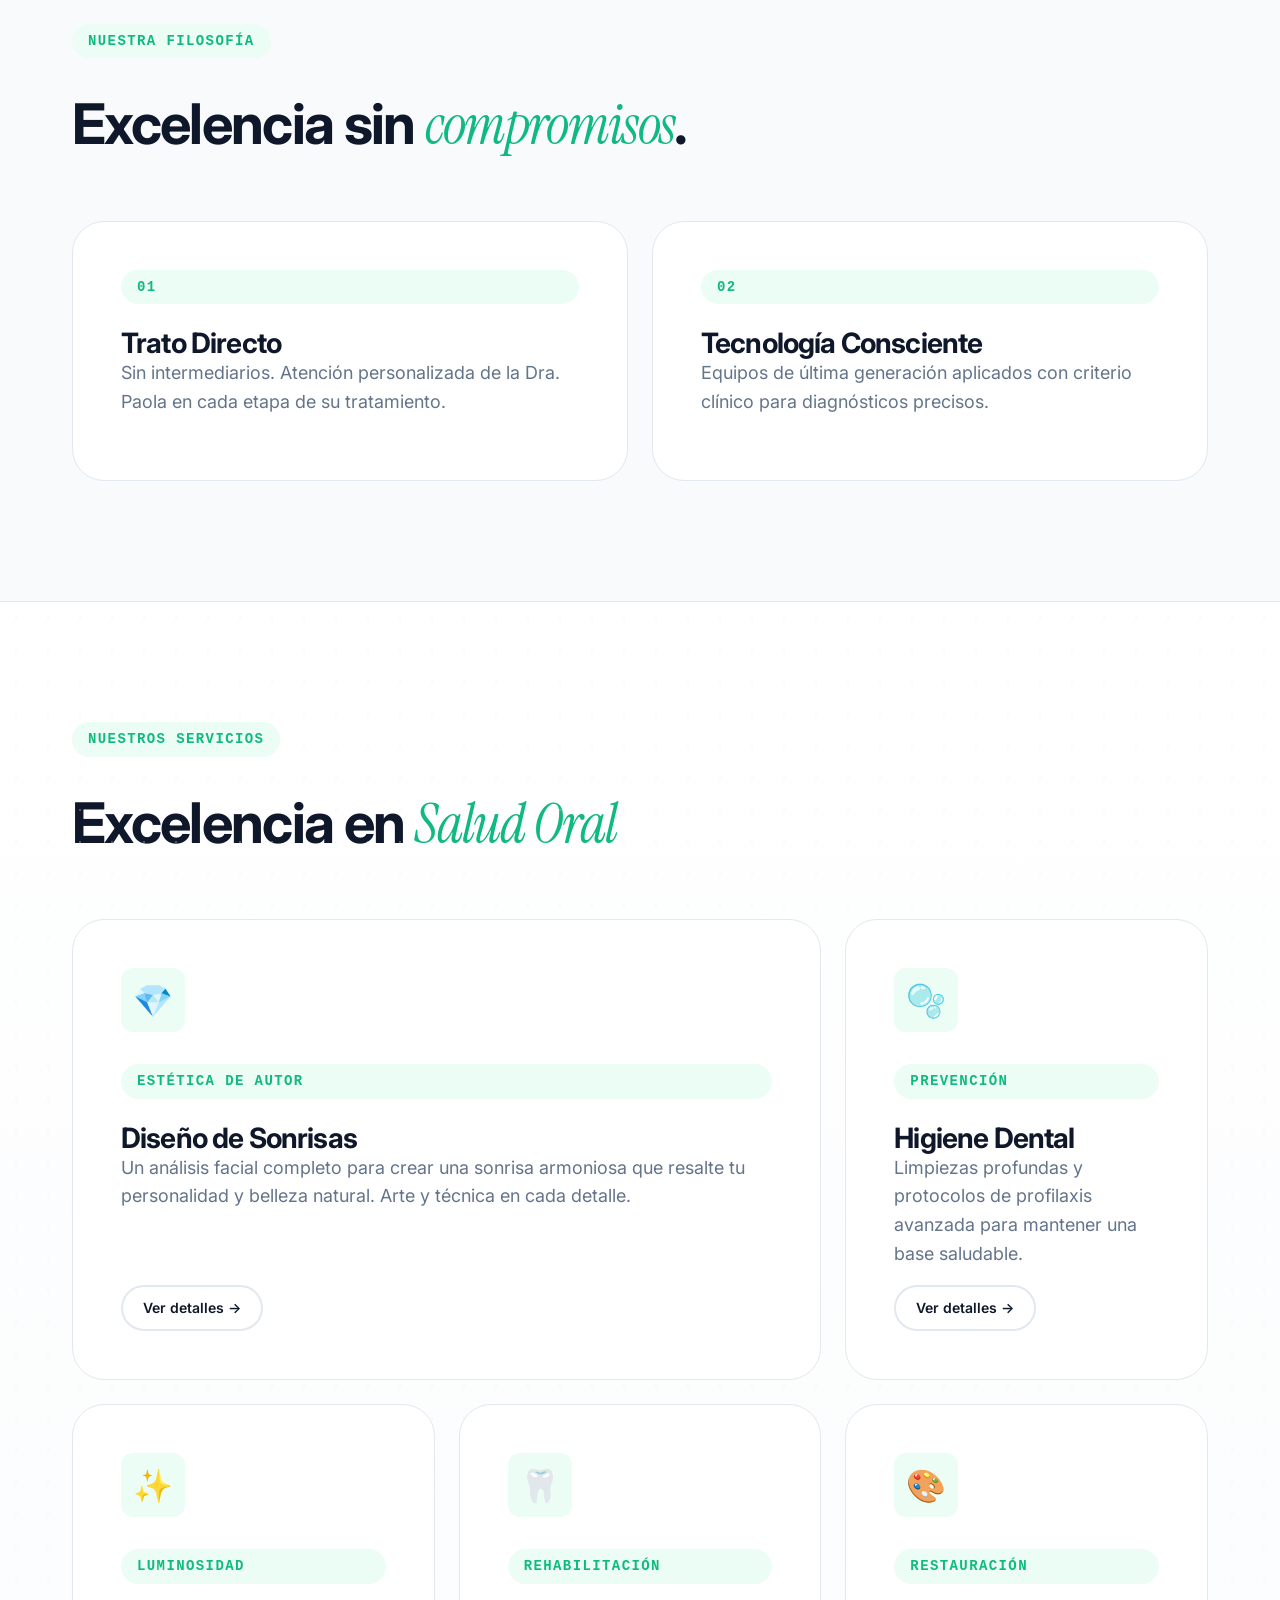
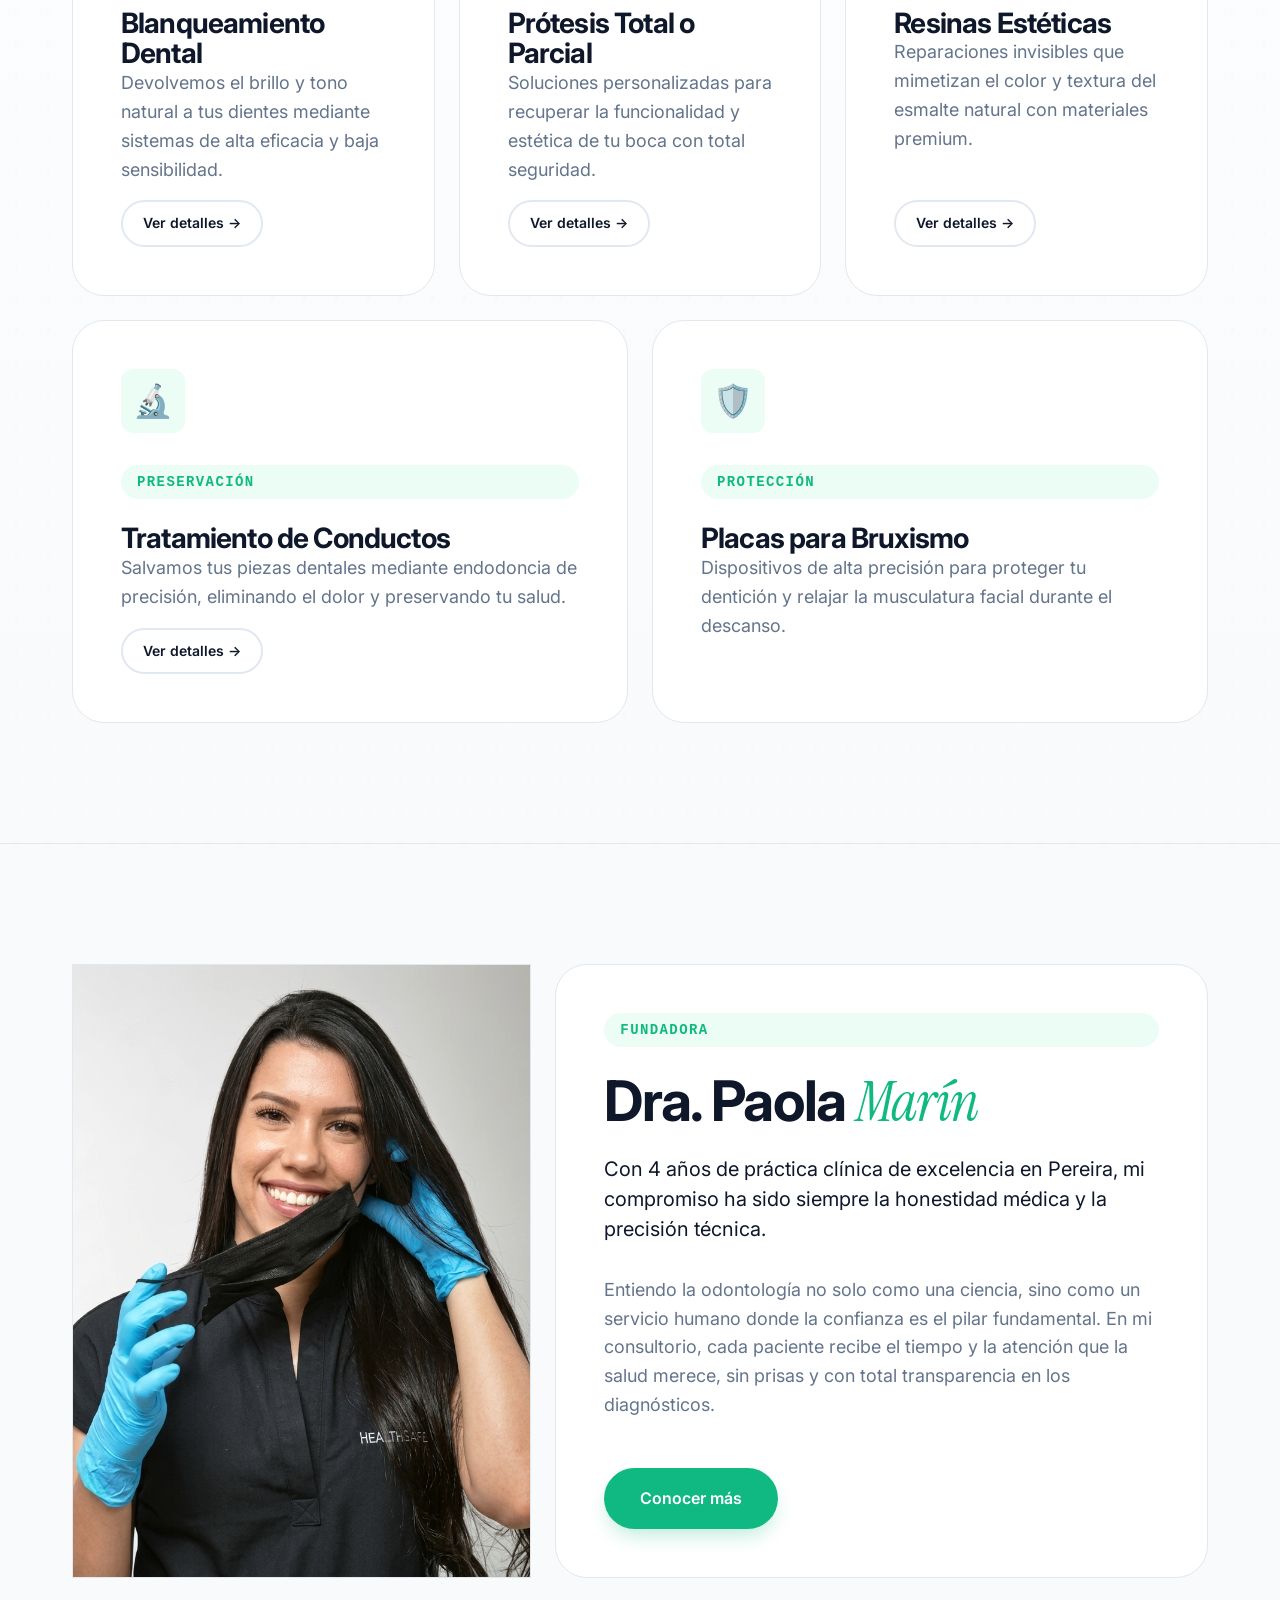
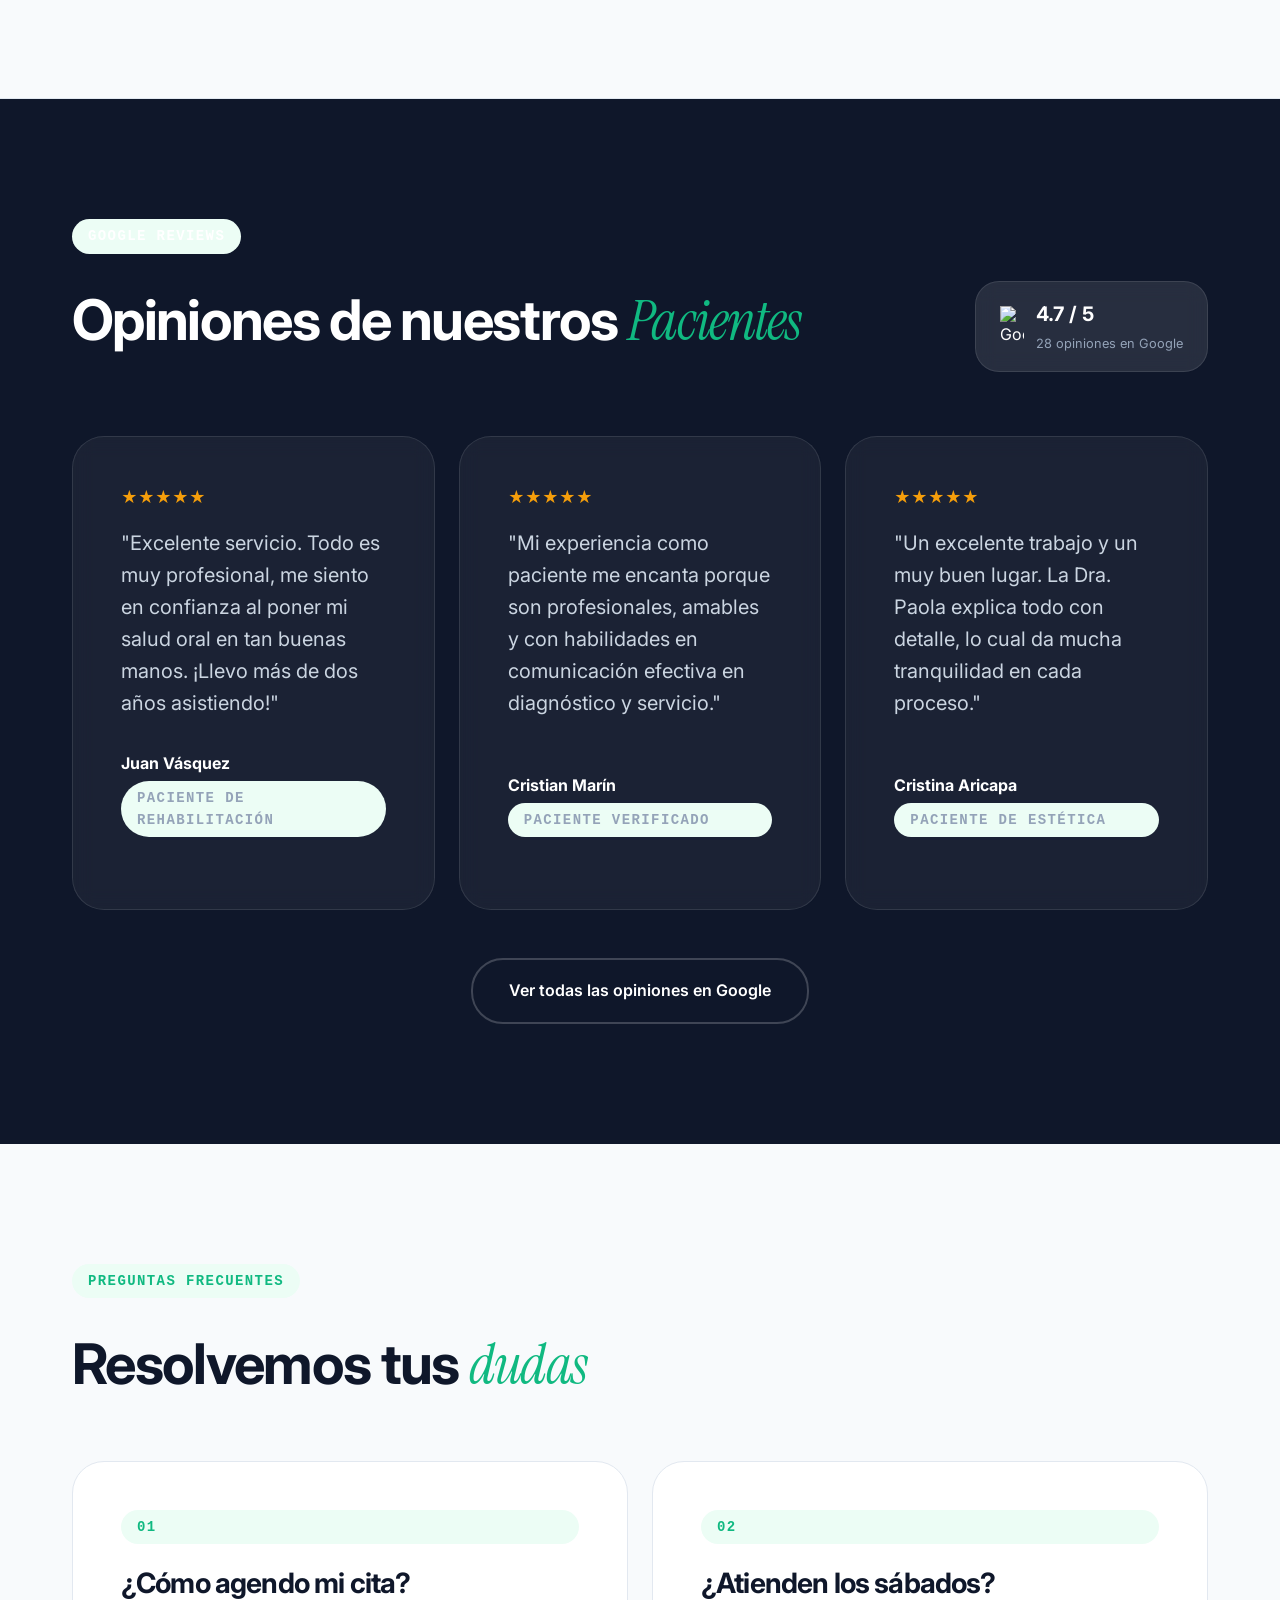
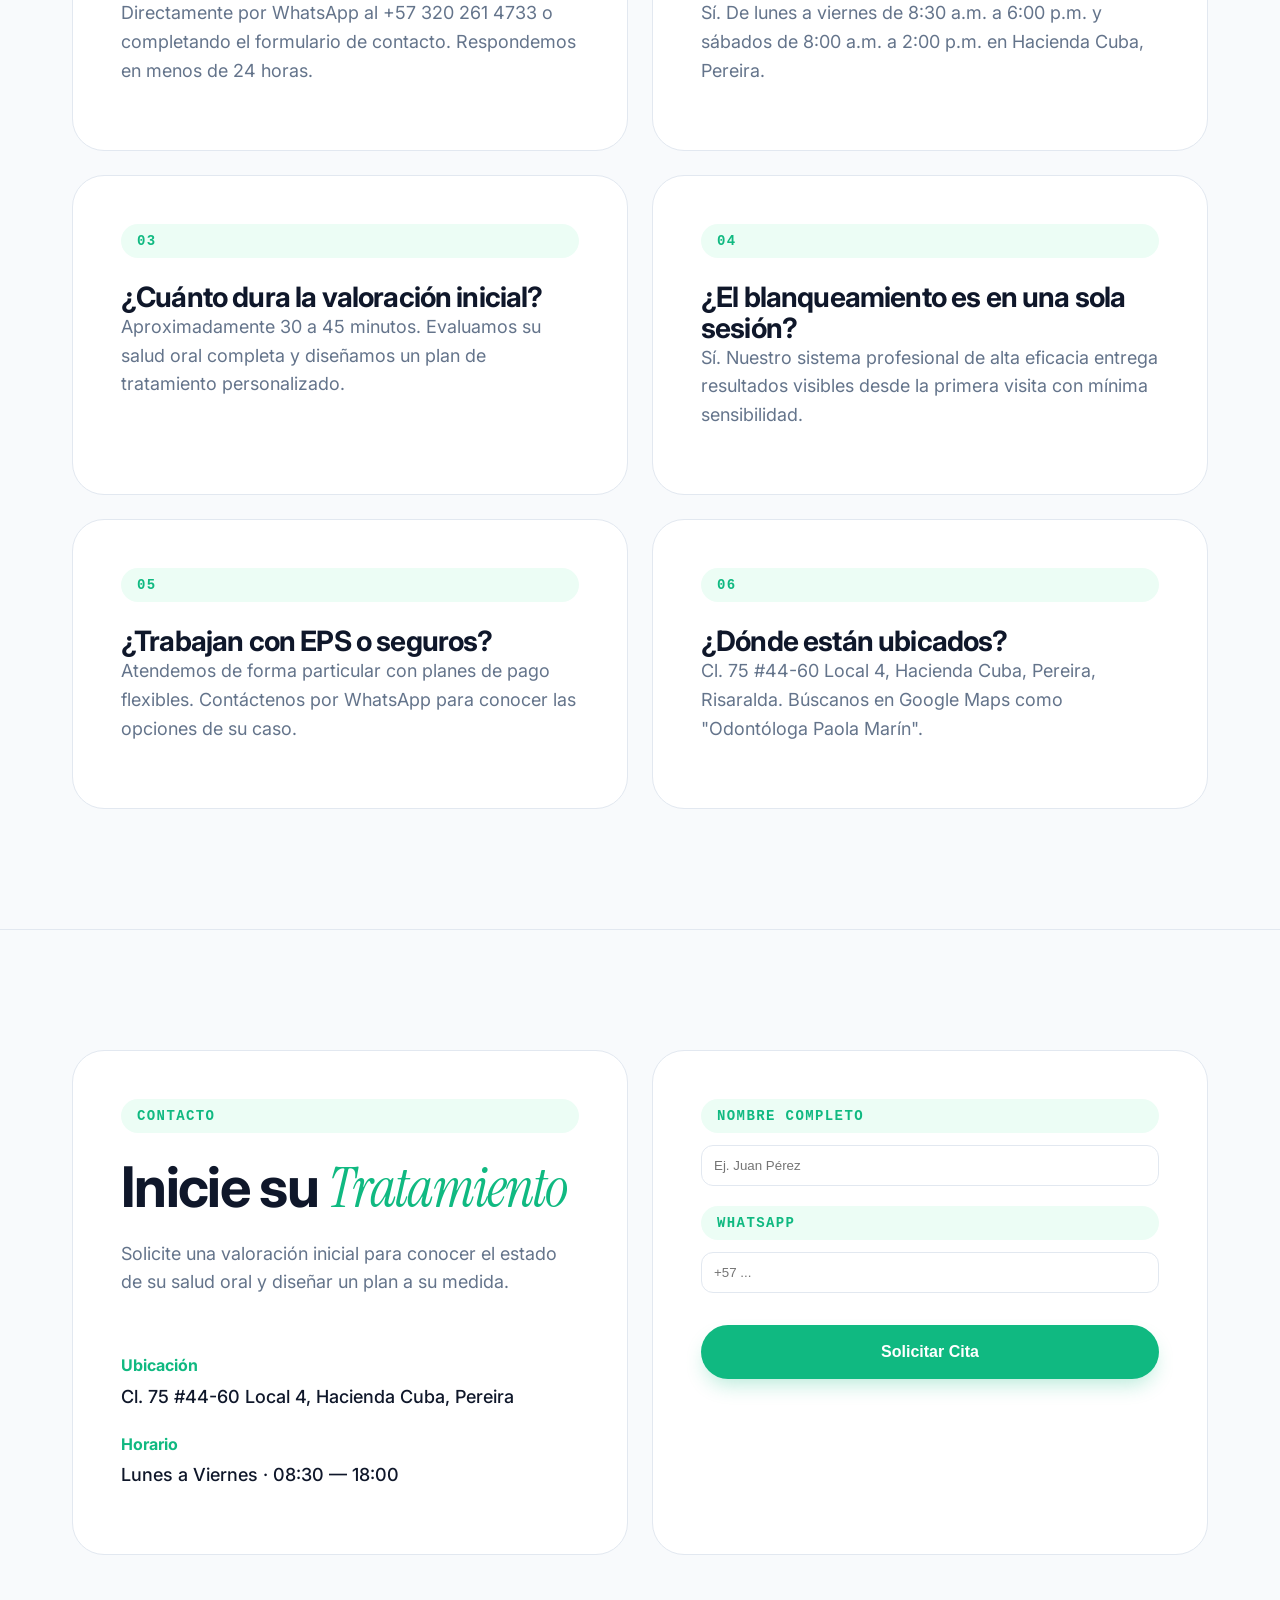
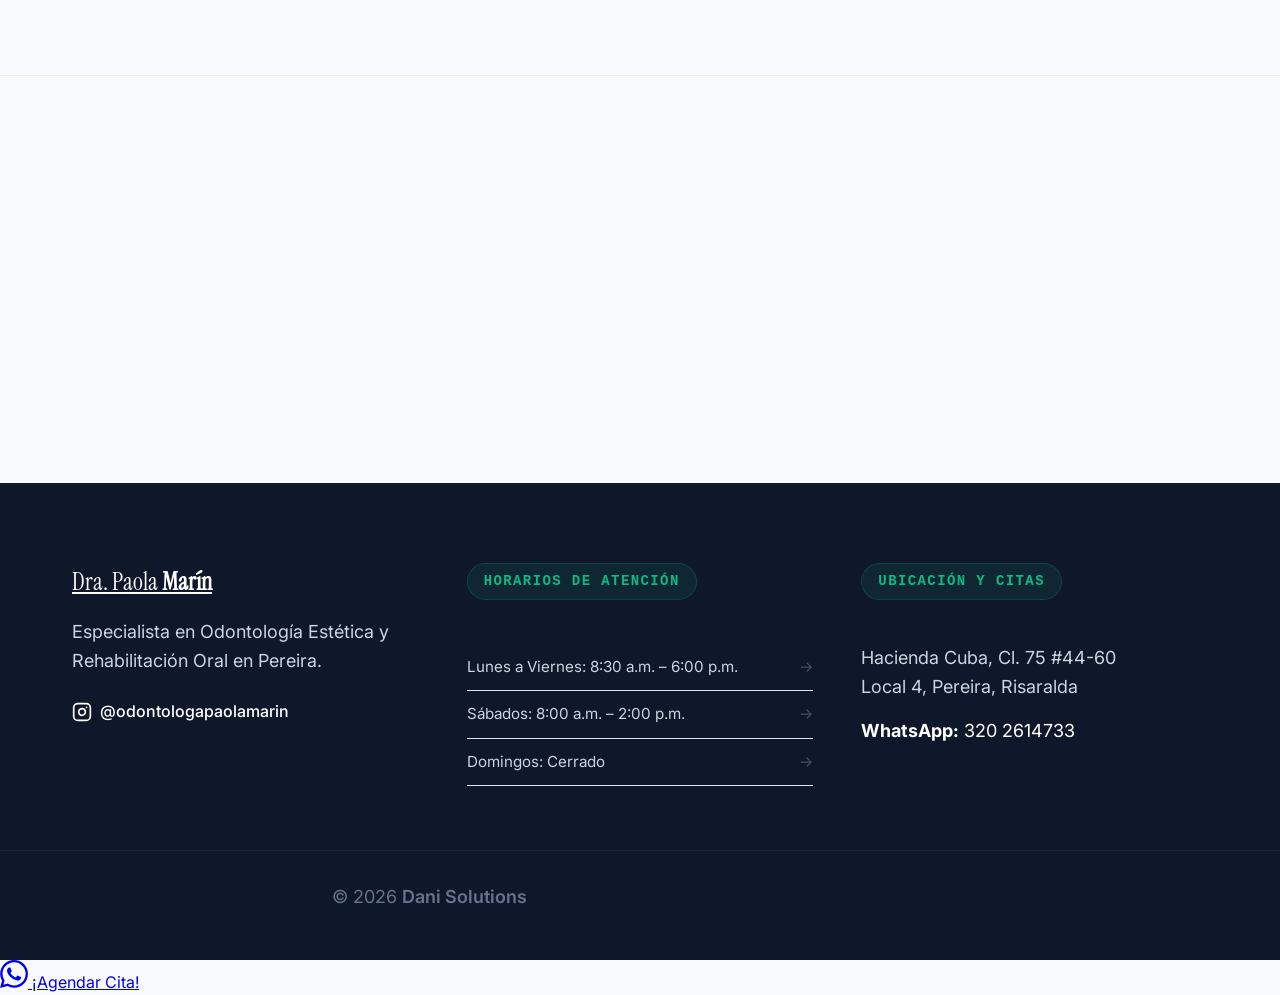
==== commit 5aacdcdb: "SEO: Full local SEO implementation — schemas, service pages, FAQ, robots.txt, sitemap" ====
--- a/index.html
+++ b/index.html
@@ -4,6 +4,8 @@
 <head>
   <meta charset="UTF-8" />
   <meta name="viewport" content="width=device-width, initial-scale=1.0" />
+  <link rel="icon" href="/favicon.ico" />
+  <link rel="canonical" href="https://odontologapaolamarin.com/" />
   <title>Dra. Paola Marín | Odontóloga en Pereira – 4 Años de Experiencia</title>
   <meta name="description"
     content="Consultorio odontológico de la Dra. Paola Marín en Hacienda Cuba, Pereira. 4 años de experiencia en estética dental y rehabilitación. Agenda tu valoración hoy." />
@@ -36,6 +38,7 @@
       "@id": "https://odontologapaolamarin.com/",
       "url": "https://odontologapaolamarin.com/",
       "telephone": "+573202614733",
+      "priceRange": "$$",
       "address": {
         "@type": "PostalAddress",
         "streetAddress": "Cl. 75 #44-60 Local 4, Hacienda Cuba",
@@ -46,23 +49,147 @@
       },
       "geo": {
         "@type": "GeoCoordinates",
-        "latitude": 4.792083581700411,
-        "longitude": -75.72758398291768
-      },
-      "openingHoursSpecification": {
-        "@type": "OpeningHoursSpecification",
-        "dayOfWeek": [
-          "Monday",
-          "Tuesday",
-          "Wednesday",
-          "Thursday",
-          "Friday"
-        ],
-        "opens": "08:30",
-        "closes": "18:00"
-      },
+        "latitude": 4.791922662977781,
+        "longitude": -75.72762618248773
+      },
+      "aggregateRating": {
+        "@type": "AggregateRating",
+        "ratingValue": "4.7",
+        "reviewCount": "28",
+        "bestRating": "5",
+        "worstRating": "1"
+      },
+      "openingHoursSpecification": [
+        {
+          "@type": "OpeningHoursSpecification",
+          "dayOfWeek": ["Monday", "Tuesday", "Wednesday", "Thursday", "Friday"],
+          "opens": "08:30",
+          "closes": "18:00"
+        },
+        {
+          "@type": "OpeningHoursSpecification",
+          "dayOfWeek": ["Saturday"],
+          "opens": "08:00",
+          "closes": "14:00"
+        }
+      ],
       "sameAs": [
-        "https://www.instagram.com/odontologapaolamarin/"
+        "https://www.instagram.com/odontologapaolamarin/",
+        "https://www.google.com/maps/search/Odontóloga+Paola+Marín+Pereira"
+      ]
+    }
+  </script>
+  <script type="application/ld+json">
+    [
+      {
+        "@context": "https://schema.org",
+        "@type": "Service",
+        "name": "Blanqueamiento Dental en Pereira",
+        "description": "Blanqueamiento dental profesional con sistemas de alta eficacia y baja sensibilidad. Resultados visibles desde la primera sesión en Pereira.",
+        "provider": {"@type": "Dentist", "name": "Dra. Paola Marín", "url": "https://odontologapaolamarin.com/"},
+        "areaServed": {"@type": "City", "name": "Pereira"},
+        "url": "https://odontologapaolamarin.com/blanqueamiento-dental-pereira.html"
+      },
+      {
+        "@context": "https://schema.org",
+        "@type": "Service",
+        "name": "Diseño de Sonrisa en Pereira",
+        "description": "Diseño de sonrisa personalizado con análisis facial completo. Odontología estética de autor en Pereira, Risaralda.",
+        "provider": {"@type": "Dentist", "name": "Dra. Paola Marín", "url": "https://odontologapaolamarin.com/"},
+        "areaServed": {"@type": "City", "name": "Pereira"},
+        "url": "https://odontologapaolamarin.com/diseno-de-sonrisa-pereira.html"
+      },
+      {
+        "@context": "https://schema.org",
+        "@type": "Service",
+        "name": "Prótesis Dental en Pereira",
+        "description": "Prótesis dental total y parcial en Pereira. Soluciones personalizadas para recuperar funcionalidad y estética oral.",
+        "provider": {"@type": "Dentist", "name": "Dra. Paola Marín", "url": "https://odontologapaolamarin.com/"},
+        "areaServed": {"@type": "City", "name": "Pereira"},
+        "url": "https://odontologapaolamarin.com/protesis-dental-pereira.html"
+      },
+      {
+        "@context": "https://schema.org",
+        "@type": "Service",
+        "name": "Tratamiento de Conductos en Pereira",
+        "description": "Endodoncia y tratamiento de conductos en Pereira. Eliminamos el dolor y preservamos sus piezas dentales con precisión clínica.",
+        "provider": {"@type": "Dentist", "name": "Dra. Paola Marín", "url": "https://odontologapaolamarin.com/"},
+        "areaServed": {"@type": "City", "name": "Pereira"},
+        "url": "https://odontologapaolamarin.com/tratamiento-conductos-pereira.html"
+      },
+      {
+        "@context": "https://schema.org",
+        "@type": "Service",
+        "name": "Resinas Estéticas en Pereira",
+        "description": "Resinas estéticas dentales en Pereira. Restauraciones invisibles que imitan el color y textura del esmalte natural.",
+        "provider": {"@type": "Dentist", "name": "Dra. Paola Marín", "url": "https://odontologapaolamarin.com/"},
+        "areaServed": {"@type": "City", "name": "Pereira"},
+        "url": "https://odontologapaolamarin.com/resinas-esteticas-pereira.html"
+      },
+      {
+        "@context": "https://schema.org",
+        "@type": "Service",
+        "name": "Higiene Dental en Pereira",
+        "description": "Higiene dental profesional y profilaxis avanzada en Pereira. Limpiezas profundas para mantener una salud oral óptima.",
+        "provider": {"@type": "Dentist", "name": "Dra. Paola Marín", "url": "https://odontologapaolamarin.com/"},
+        "areaServed": {"@type": "City", "name": "Pereira"},
+        "url": "https://odontologapaolamarin.com/higiene-dental-pereira.html"
+      }
+    ]
+  </script>
+  <script type="application/ld+json">
+    {
+      "@context": "https://schema.org",
+      "@type": "FAQPage",
+      "mainEntity": [
+        {
+          "@type": "Question",
+          "name": "¿Cómo puedo agendar una cita con la Dra. Paola Marín?",
+          "acceptedAnswer": {
+            "@type": "Answer",
+            "text": "Puede agendar su cita directamente por WhatsApp al +573202614733 o completando el formulario de contacto en nuestra página. Respondemos en menos de 24 horas."
+          }
+        },
+        {
+          "@type": "Question",
+          "name": "¿Atienden los sábados?",
+          "acceptedAnswer": {
+            "@type": "Answer",
+            "text": "Sí. Atendemos de lunes a viernes de 8:30 a.m. a 6:00 p.m. y los sábados de 8:00 a.m. a 2:00 p.m. en nuestro consultorio en Hacienda Cuba, Pereira."
+          }
+        },
+        {
+          "@type": "Question",
+          "name": "¿Cuánto tiempo dura la valoración inicial?",
+          "acceptedAnswer": {
+            "@type": "Answer",
+            "text": "La valoración inicial tiene una duración aproximada de 30 a 45 minutos. Evaluamos el estado general de su salud oral y diseñamos un plan de tratamiento personalizado."
+          }
+        },
+        {
+          "@type": "Question",
+          "name": "¿Realizan blanqueamiento dental en una sola sesión?",
+          "acceptedAnswer": {
+            "@type": "Answer",
+            "text": "Sí. Ofrecemos blanqueamiento dental en sesión única con sistemas de alta eficacia y baja sensibilidad. Los resultados son visibles desde la primera sesión."
+          }
+        },
+        {
+          "@type": "Question",
+          "name": "¿El consultorio trabaja con seguros médicos o EPS?",
+          "acceptedAnswer": {
+            "@type": "Answer",
+            "text": "Actualmente atendemos de forma particular. Contamos con planes de pago flexibles. Contáctenos por WhatsApp para conocer las opciones disponibles para su caso."
+          }
+        },
+        {
+          "@type": "Question",
+          "name": "¿Dónde está ubicado el consultorio en Pereira?",
+          "acceptedAnswer": {
+            "@type": "Answer",
+            "text": "Estamos ubicados en la Cl. 75 #44-60 Local 4, Hacienda Cuba, Pereira, Risaralda. Puede encontrarnos buscando 'Odontóloga Paola Marín' en Google Maps."
+          }
+        }
       ]
     }
   </script>
@@ -80,6 +207,7 @@
         <li><a href="#servicios">Servicios</a></li>
         <li><a href="#nosotros">Trayectoria</a></li>
         <li><a href="#testimonios">Opiniones</a></li>
+        <li><a href="#preguntas">FAQ</a></li>
         <li><a href="#contacto">Contacto</a></li>
         <li class="nav-social">
           <a href="https://www.instagram.com/odontologapaolamarin/" target="_blank" rel="noopener" aria-label="Instagram">
@@ -195,6 +323,7 @@
           <span class="hero-meta">Estética de Autor</span>
           <h3>Diseño de Sonrisas</h3>
           <p>Un análisis facial completo para crear una sonrisa armoniosa que resalte tu personalidad y belleza natural. Arte y técnica en cada detalle.</p>
+          <a href="diseno-de-sonrisa-pereira.html" class="btn-outline" style="margin-top: auto; padding: 10px 20px; font-size: 0.875rem; align-self: flex-start;">Ver detalles →</a>
         </div>
 
         <!-- HIGIENE DENTAL -->
@@ -203,6 +332,7 @@
           <span class="hero-meta">Prevención</span>
           <h3>Higiene Dental</h3>
           <p>Limpiezas profundas y protocolos de profilaxis avanzada para mantener una base saludable.</p>
+          <a href="higiene-dental-pereira.html" class="btn-outline" style="margin-top: auto; padding: 10px 20px; font-size: 0.875rem; align-self: flex-start;">Ver detalles →</a>
         </div>
 
         <!-- BLANQUEAMIENTO -->
@@ -211,6 +341,7 @@
           <span class="hero-meta">Luminosidad</span>
           <h3>Blanqueamiento Dental</h3>
           <p>Devolvemos el brillo y tono natural a tus dientes mediante sistemas de alta eficacia y baja sensibilidad.</p>
+          <a href="blanqueamiento-dental-pereira.html" class="btn-outline" style="margin-top: auto; padding: 10px 20px; font-size: 0.875rem; align-self: flex-start;">Ver detalles →</a>
         </div>
 
         <!-- PRÓTESIS -->
@@ -219,6 +350,7 @@
           <span class="hero-meta">Rehabilitación</span>
           <h3>Prótesis Total o Parcial</h3>
           <p>Soluciones personalizadas para recuperar la funcionalidad y estética de tu boca con total seguridad.</p>
+          <a href="protesis-dental-pereira.html" class="btn-outline" style="margin-top: auto; padding: 10px 20px; font-size: 0.875rem; align-self: flex-start;">Ver detalles →</a>
         </div>
 
         <!-- RESINAS -->
@@ -227,6 +359,7 @@
           <span class="hero-meta">Restauración</span>
           <h3>Resinas Estéticas</h3>
           <p>Reparaciones invisibles que mimetizan el color y textura del esmalte natural con materiales premium.</p>
+          <a href="resinas-esteticas-pereira.html" class="btn-outline" style="margin-top: auto; padding: 10px 20px; font-size: 0.875rem; align-self: flex-start;">Ver detalles →</a>
         </div>
 
         <!-- CONDUCTOS (Endodoncia) -->
@@ -235,6 +368,7 @@
           <span class="hero-meta">Preservación</span>
           <h3>Tratamiento de Conductos</h3>
           <p>Salvamos tus piezas dentales mediante endodoncia de precisión, eliminando el dolor y preservando tu salud.</p>
+          <a href="tratamiento-conductos-pereira.html" class="btn-outline" style="margin-top: auto; padding: 10px 20px; font-size: 0.875rem; align-self: flex-start;">Ver detalles →</a>
         </div>
 
         <!-- BRUXISMO -->
@@ -316,6 +450,48 @@
         <a href="https://www.google.com/search?q=Odont%C3%B3loga+Paola+Mar%C3%ADn+Pereira#lrd=0x8e387d73e7fccd25:0x87da64a006c2df10,1,,,," class="btn-outline" style="color: white; border-color: rgba(255,255,255,0.2);" target="_blank" rel="noopener">
           Ver todas las opiniones en Google
         </a>
+      </div>
+    </div>
+  </section>
+
+  <!-- FAQ -->
+  <section id="preguntas">
+    <div class="container">
+      <div class="section-header">
+        <span class="hero-meta">Preguntas Frecuentes</span>
+        <h2>Resolvemos tus <em>dudas</em></h2>
+      </div>
+      <div class="bento-grid">
+        <div class="bento-card" style="grid-column: span 6;" data-reveal>
+          <span class="hero-meta">01</span>
+          <h3>¿Cómo agendo mi cita?</h3>
+          <p>Directamente por WhatsApp al +57 320 261 4733 o completando el formulario de contacto. Respondemos en menos de 24 horas.</p>
+        </div>
+        <div class="bento-card" style="grid-column: span 6;" data-reveal>
+          <span class="hero-meta">02</span>
+          <h3>¿Atienden los sábados?</h3>
+          <p>Sí. De lunes a viernes de 8:30 a.m. a 6:00 p.m. y sábados de 8:00 a.m. a 2:00 p.m. en Hacienda Cuba, Pereira.</p>
+        </div>
+        <div class="bento-card" style="grid-column: span 6;" data-reveal>
+          <span class="hero-meta">03</span>
+          <h3>¿Cuánto dura la valoración inicial?</h3>
+          <p>Aproximadamente 30 a 45 minutos. Evaluamos su salud oral completa y diseñamos un plan de tratamiento personalizado.</p>
+        </div>
+        <div class="bento-card" style="grid-column: span 6;" data-reveal>
+          <span class="hero-meta">04</span>
+          <h3>¿El blanqueamiento es en una sola sesión?</h3>
+          <p>Sí. Nuestro sistema profesional de alta eficacia entrega resultados visibles desde la primera visita con mínima sensibilidad.</p>
+        </div>
+        <div class="bento-card" style="grid-column: span 6;" data-reveal>
+          <span class="hero-meta">05</span>
+          <h3>¿Trabajan con EPS o seguros?</h3>
+          <p>Atendemos de forma particular con planes de pago flexibles. Contáctenos por WhatsApp para conocer las opciones de su caso.</p>
+        </div>
+        <div class="bento-card" style="grid-column: span 6;" data-reveal>
+          <span class="hero-meta">06</span>
+          <h3>¿Dónde están ubicados?</h3>
+          <p>Cl. 75 #44-60 Local 4, Hacienda Cuba, Pereira, Risaralda. Búscanos en Google Maps como "Odontóloga Paola Marín".</p>
+        </div>
       </div>
     </div>
   </section>
@@ -361,7 +537,7 @@
   <!-- MAPA -->
   <section class="map-section" style="padding: 0; border-bottom: none;">
     <iframe title="Ubicación"
-      src="https://maps.google.com/maps?q=4.792083581700411,-75.72758398291768&z=15&output=embed"
+      src="https://maps.google.com/maps?q=4.791922662977781,-75.72762618248773&z=15&output=embed"
       style="width: 100%; height: 400px; border: 0; filter: grayscale(1) contrast(1.2) opacity(0.8);"
       allowfullscreen="" loading="lazy">
     </iframe>
